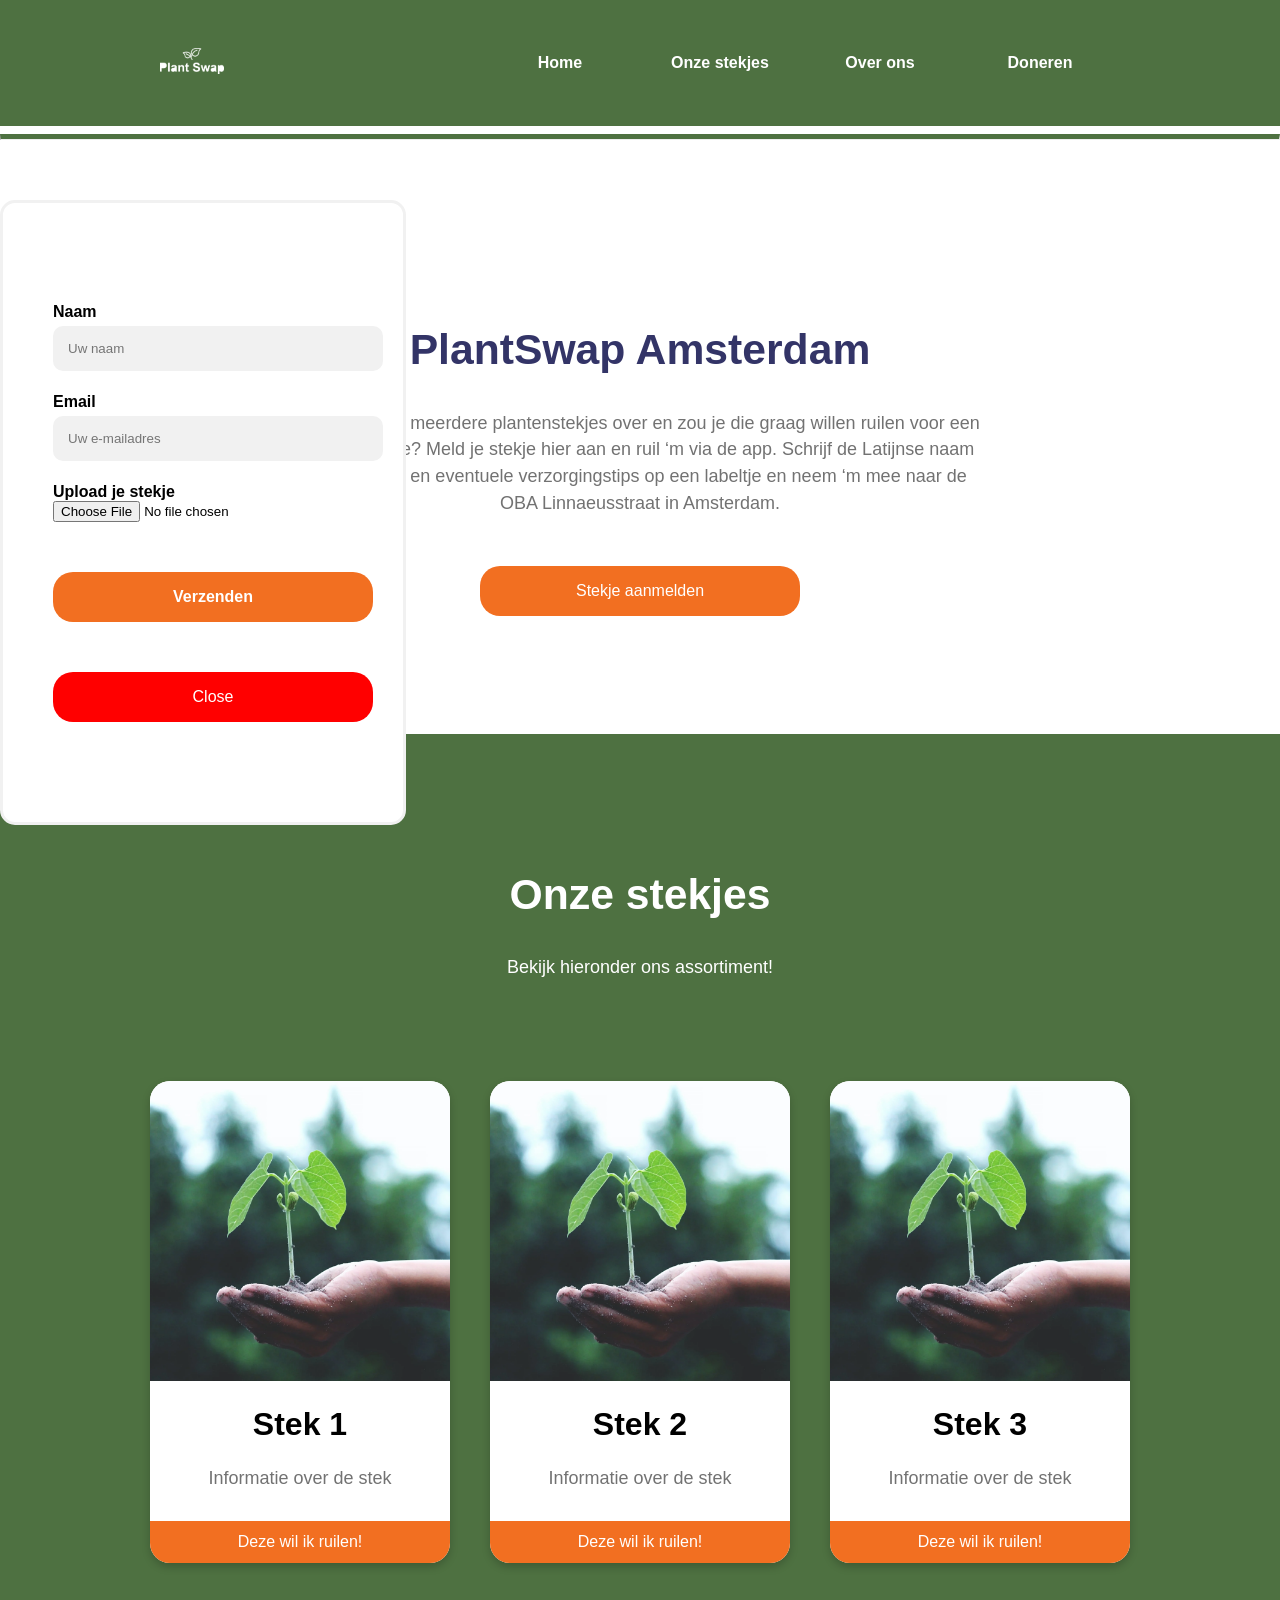
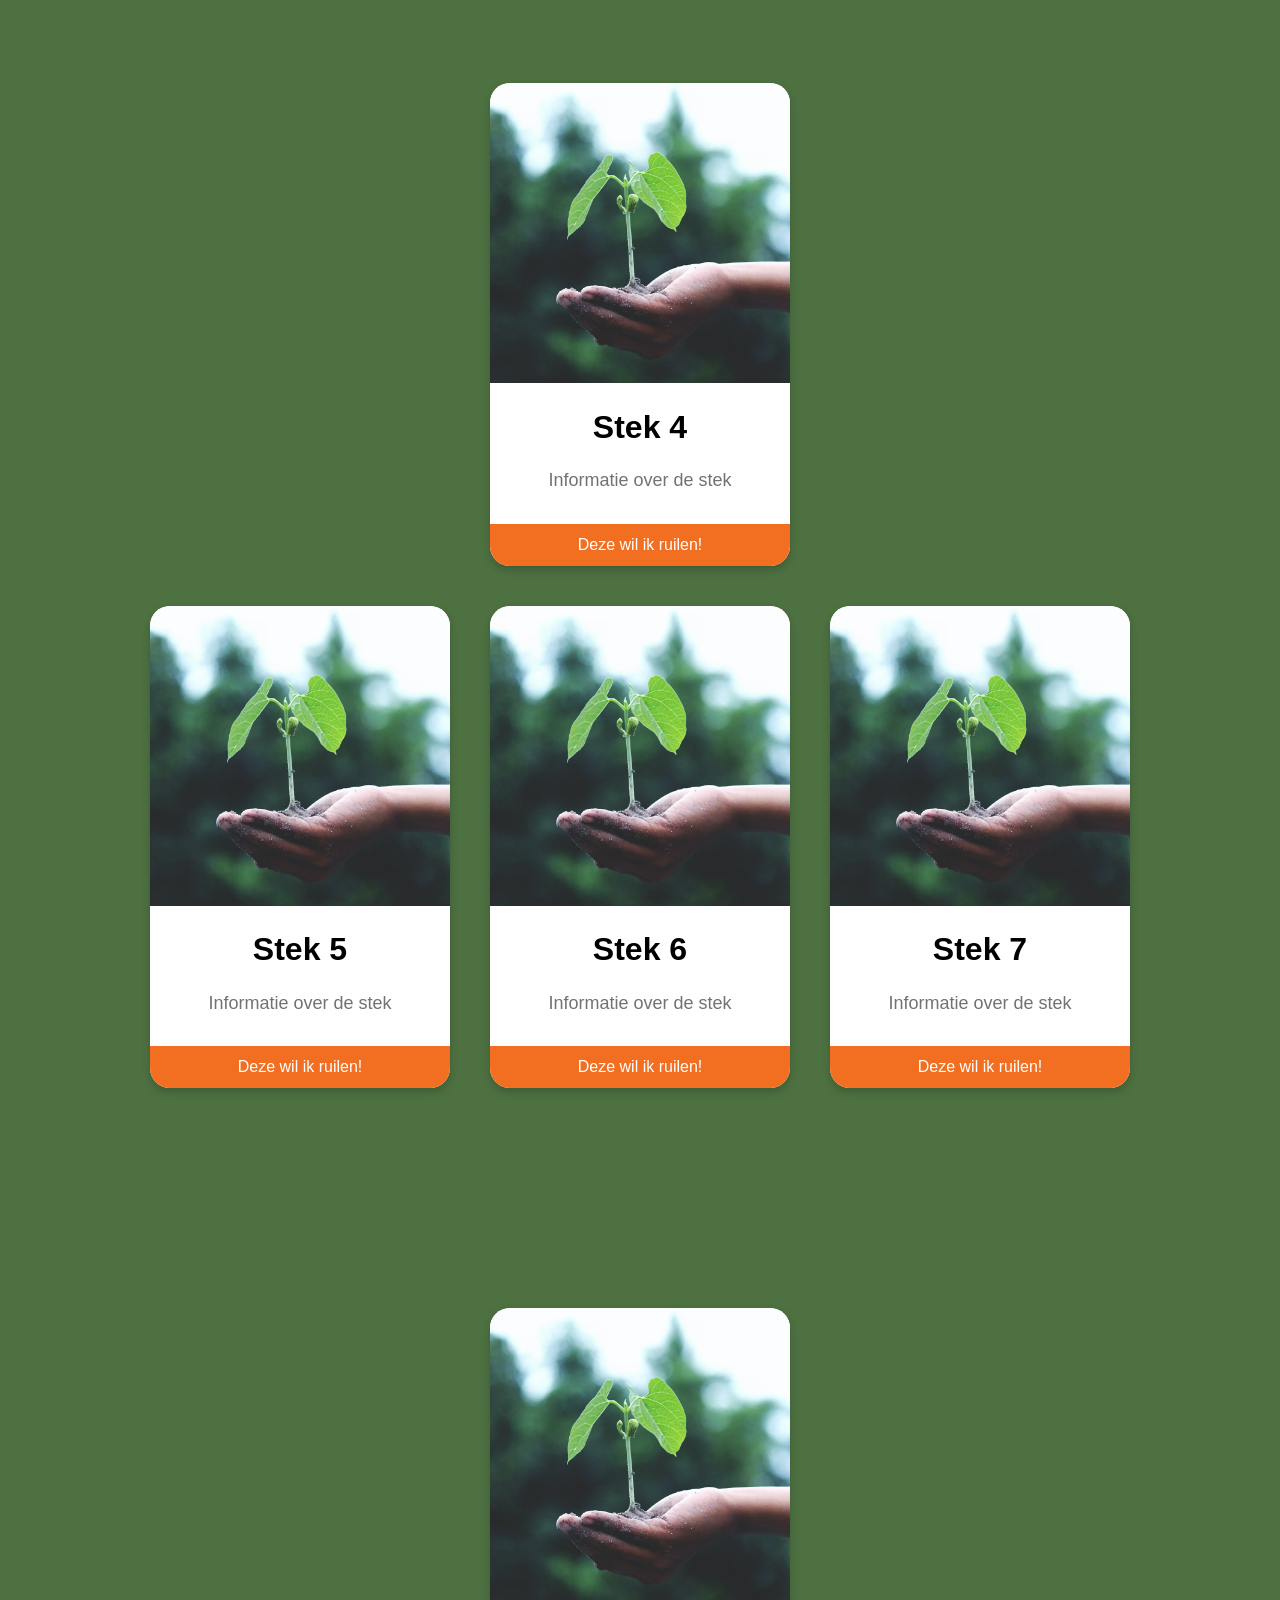
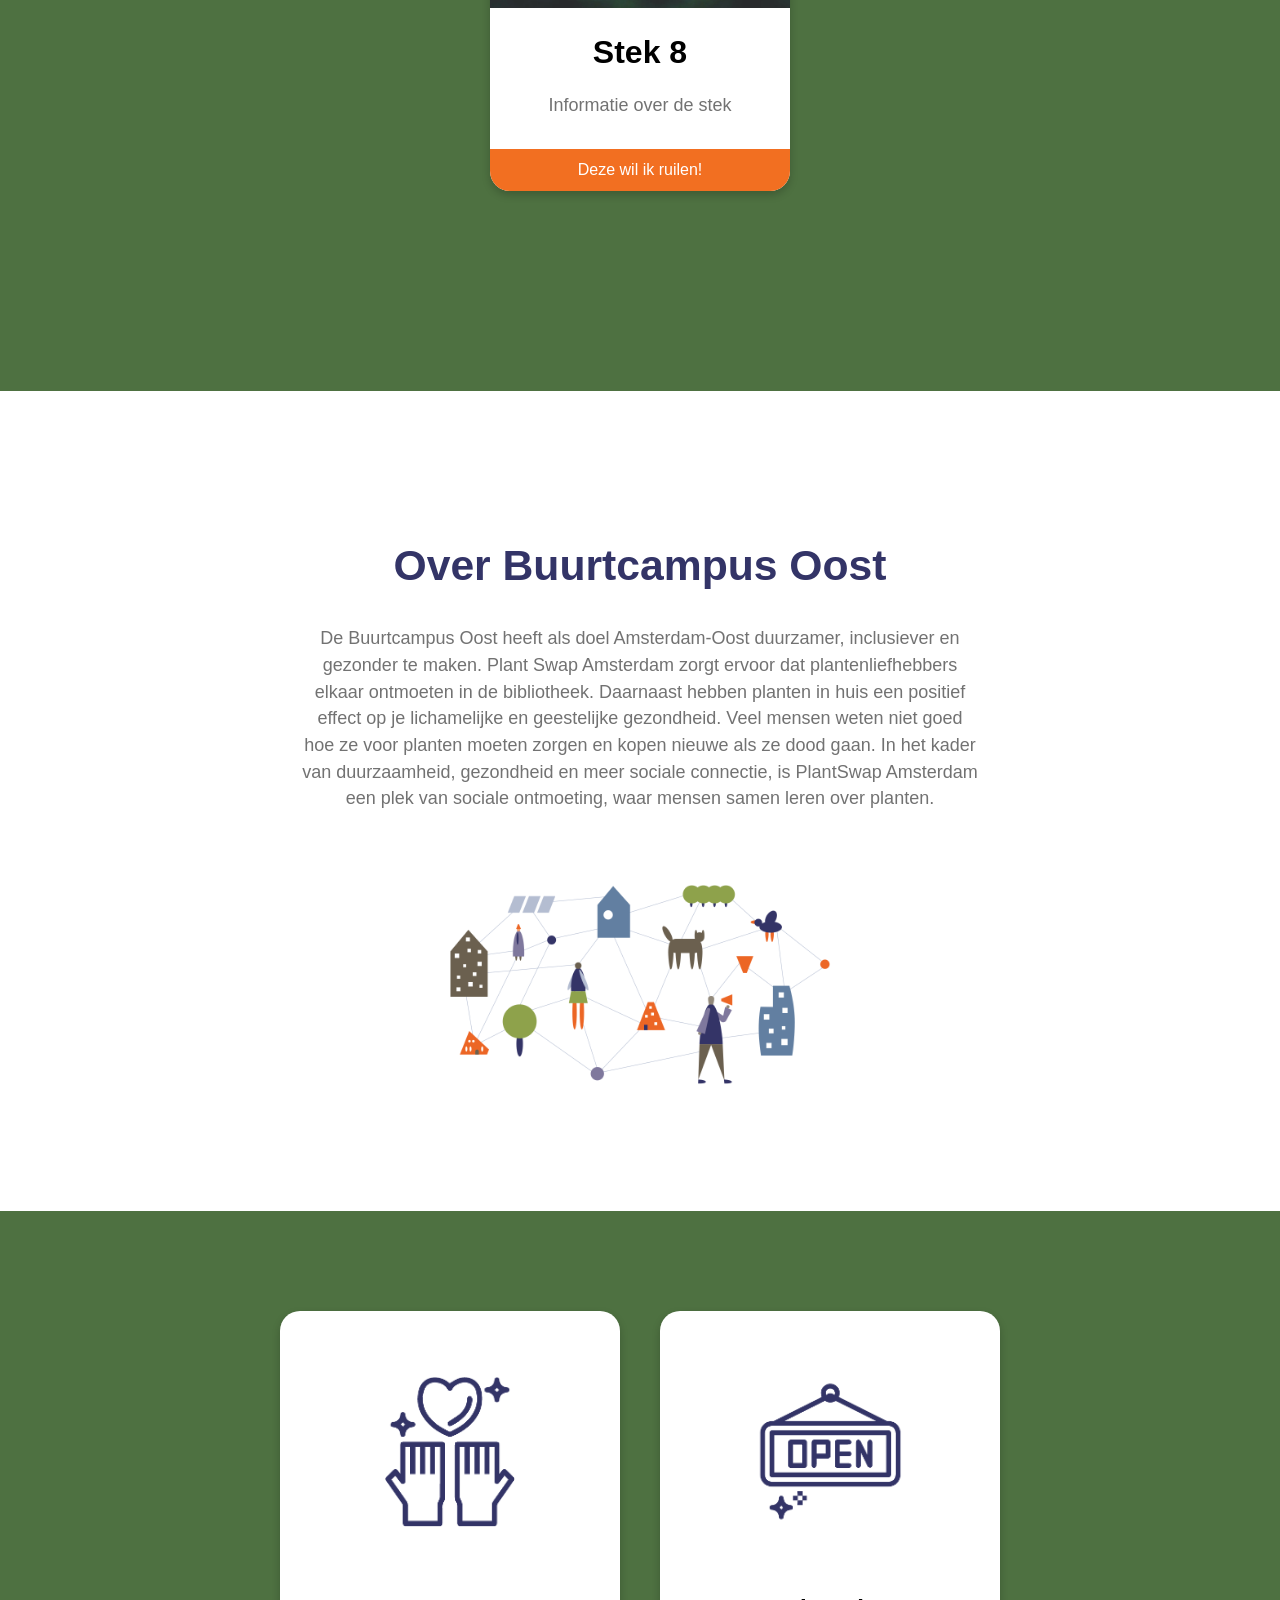
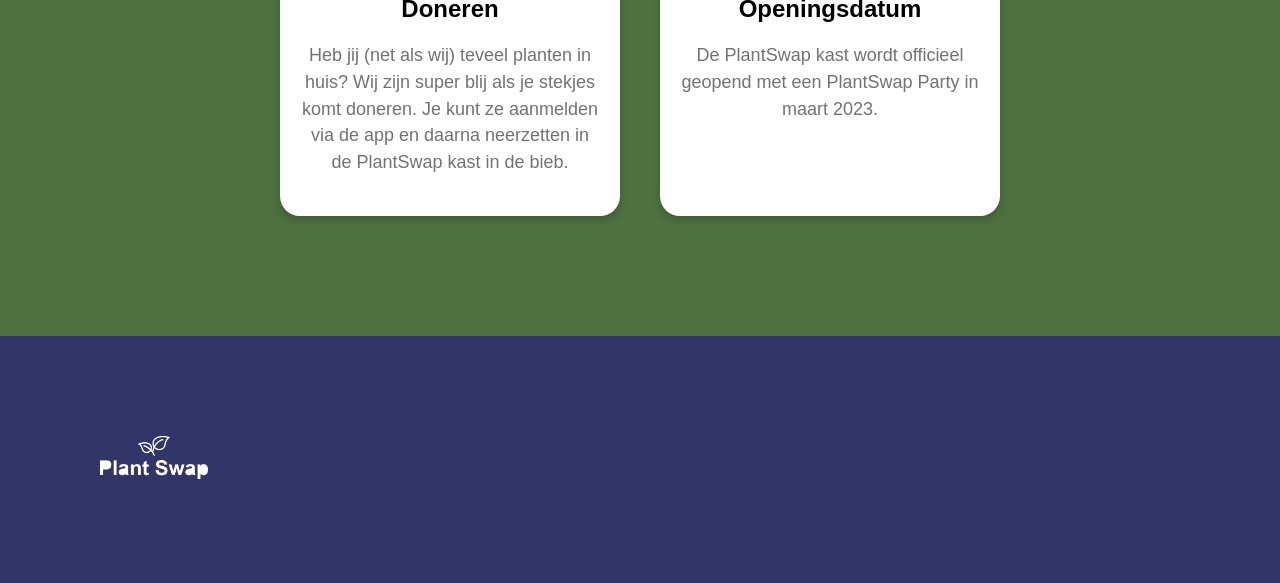
==== index.html @ 1af04ac6 "code clone" ====
<!DOCTYPE html>
<html lang="nl">
<head>
    <meta charset="UTF-8">
    <meta http-equiv="X-UA-Compatible" content="IE=edge">
    <meta name="viewport" content="width=device-width, initial-scale=1.0">
    <title>Document</title>
    <link rel="stylesheet" href="style.css">
    <script src="java.js"></script>
</head>

<body>
    <header>
        <div>
            <img src="assets/plantswap-logo-white.png" alt="Logo PlantSwap" width="20%">
        </div>
        <input id="menu-toggle" type="checkbox" />
    <label class='menu-button-container' for="menu-toggle">
        <div class='menu-button'></div>
    </label>
        <nav>
          <a href="#home">Home</a>
          <a href="#onze-stekjes">Onze stekjes</a>
          <a href="#over-ons">Over ons</a>
          <a href="#doneren">Doneren</a>
        </nav>
    </header>

    <hr class="rounded">
    
    <main>
        <section id= "home" class="het-ruilproces-info">
            <div class="het-ruilproces-info-tekst">
                <h1>PlantSwap Amsterdam</h1>
                <p>Heb jij een of meerdere plantenstekjes over en zou je die graag willen ruilen voor een nieuw plantje? Meld je stekje hier aan en ruil ‘m via de app. Schrijf de Latijnse naam van je plant en eventuele verzorgingstips op een labeltje en neem ‘m mee naar de OBA Linnaeusstraat in Amsterdam.</p>
                <button class="open-button" onclick="openForm()">Stekje aanmelden</button>
            </div>
            
            <div class="form-popup" id="stekje-aanmelden">
                <form action="/action_page.php" class="form-container">

                  <label for="text"><b>Naam</b></label>
                  <input type="text" placeholder="Uw naam" name="name" required>  
        
                  <label for="email"><b>Email</b></label>
                  <input type="text" placeholder="Uw e-mailadres" name="email" required>

                  <label for="email"><b>Upload je stekje</b></label>
                  <input type="file" name="file" required>
              
                  <button type="submit" class="btn">Verzenden</button>
                  <button type="button" class="btn cancel" onclick="closeForm()">Close</button>
                </form>
            </div>

                <img src="assets/plant-parents-holding-potted-plants-background.png" width="100%" alt="Intro Stekjesbieb">
        </section>

        <section id= "onze-stekjes" class="stekjes-container-intro">
            <h1>Onze stekjes</h1>
            <p>Bekijk hieronder ons assortiment!</p>
        </section>

        <div class="stekjes-container1">

            <div class="stek01">
                <img src="assets/voorbeeld-stek.png" style="width:100%" alt="Stek 1">
                <h1>Stek 1</h1>
                <p>Informatie over de stek</p>
                <button onclick= "window.location.href='https://rosahoffer.github.io/the-client-case/reserveren'">Deze wil ik ruilen!</button>
            </div>
            
            <div class="stek02">
                <img src="assets/voorbeeld-stek.png" style="width:100%" alt="Stek 2">
                <h1>Stek 2</h1>
                <p>Informatie over de stek</p>
                <button onclick= "window.location.href='https://rosahoffer.github.io/the-client-case/reserveren'">Deze wil ik ruilen!</button>
            </div>

            <div class="stek03">
                <img src="assets/voorbeeld-stek.png" style="width:100%" alt="Stek 3">
                <h1>Stek 3</h1>
                <p>Informatie over de stek</p>
                <button onclick= "window.location.href='https://rosahoffer.github.io/the-client-case/reserveren'">Deze wil ik ruilen!</button>
            </div>

            <div class="stek04">
                <img src="assets/voorbeeld-stek.png" style="width:100%" alt="Stek 4">
                <h1>Stek 4</h1>
                <p>Informatie over de stek</p>
                <button onclick= "window.location.href='https://rosahoffer.github.io/the-client-case/reserveren'">Deze wil ik ruilen!</button>
            </div>
        </div>

        <div class="stekjes-container2">
            
            <div class="stek05">
                <img src="assets/voorbeeld-stek.png" style="width:100%" alt="Stek 5">
                <h1>Stek 5</h1>
                <p>Informatie over de stek</p>
                <button onclick= "window.location.href='https://rosahoffer.github.io/the-client-case/reserveren'">Deze wil ik ruilen!</button>
              </div>

              <div class="stek06">
                <img src="assets/voorbeeld-stek.png" style="width:100%" alt="Stek 6">
                <h1>Stek 6</h1>
                <p>Informatie over de stek</p>
                <button onclick= "window.location.href='https://rosahoffer.github.io/the-client-case/reserveren'">Deze wil ik ruilen!</button>
              </div>

              <div class="stek07">
                <img src="assets/voorbeeld-stek.png" style="width:100%" alt="Stek 7">
                <h1>Stek 7</h1>
                <p>Informatie over de stek</p>
                <button onclick= "window.location.href='https://rosahoffer.github.io/the-client-case/reserveren'">Deze wil ik ruilen!</button>
              </div>

              <div class="stek08">
                <img src="assets/voorbeeld-stek.png" style="width:100%" alt="Stek 8">
                <h1>Stek 8</h1>
                <p>Informatie over de stek</p>
                <button onclick= "window.location.href='https://rosahoffer.github.io/the-client-case/reserveren'">Deze wil ik ruilen!</button>
              </div>
        </div>  

        <section id="over-ons" class="buurtcampus-info-container">
            <div class="buurtcampus-info-container-tekst">
                <h1>Over Buurtcampus Oost</h1>
                <p>De Buurtcampus Oost heeft als doel Amsterdam-Oost duurzamer, inclusiever en gezonder te maken. Plant Swap Amsterdam zorgt ervoor dat plantenliefhebbers elkaar ontmoeten in de bibliotheek. Daarnaast hebben planten in huis een positief effect op je lichamelijke en geestelijke gezondheid. Veel mensen weten niet goed hoe ze voor planten moeten zorgen en kopen nieuwe als ze dood gaan. In het kader van duurzaamheid, gezondheid en meer sociale connectie, is PlantSwap Amsterdam een plek van sociale ontmoeting, waar mensen samen leren over planten. </p>
            </div>
            <img src="assets/bc_netwerk.png" width=60% alt="Intro Buurtcampus">
        </section>

        <section id="doneren" class="doneren">
            <div class="doneren-info">
                <img src="assets/doneren.png" style="width:80%" alt="Doneren">
                <h2>Doneren </h2>
                <p>Heb jij (net als wij) teveel planten in huis? Wij zijn super blij als je stekjes komt doneren. Je kunt ze aanmelden via de app en daarna neerzetten in de PlantSwap kast in de bieb.</p>
            </div>
            <div class="wanneer-info">
                <img src="assets/open.png" style="width:80%" alt="Openingsdatum">
                <h2>Openingsdatum</h2>
                <p>De PlantSwap kast wordt officieel geopend met een PlantSwap Party in maart 2023.</p>
            </div>
        </section>

    </main>
    <footer>
        <div>
            <img src="assets/plantswap-logo-white.png" alt="Logo Buurtcampus" width="10%">
        </div>
    </footer>
</body>

</html>
---- style.css ----
/* *{
  max-width: 100%;
  margin: 0;
} */

:root {
--primary-color-green: #4E7141;
--secundary-color-orange: #F26F21;
--secundary-color-bleu: #333467;
}


body {
    max-width: 100%;
    margin: 0;
    font-family: Arial, Helvetica, sans-serif;
}

header {
  display: flex;
  flex-direction: row;
  align-items: center;
  justify-content: space-between;
  background-color: var(--primary-color-green);
  padding: 3em 10em 3em 10em;
}

.rounded{
  border-top: 5px solid var(--primary-color-green);
}

h3{
    color: var(--secundary-color-orange);
    font-size: 22pt;
    font-style: italic;
    font-weight: 300;
}


/* Hoe werkt het?  */

.het-ruilproces-info{
    margin-top: 150px;
    display: flex;
    justify-content: center;
    flex-direction: column;
}

.het-ruilproces-info-tekst{
  display: flex;
  justify-content: center;
  flex-direction: column;
  text-align: center;
  align-items: center;
  margin: 0px 300px 100px 300px;
}

.het-ruilproces-info-tekst > h1{
    font-weight: 600;
    font-size: 32pt;
    color: var(--secundary-color-bleu);
}

.het-ruilproces-info > img{
    border-radius: 25px;
}

.open-button{
  margin-top: 50px;
  background-color: var(--secundary-color-orange);
  color: #ffffff;
  border: none;
  border-radius: 20px;
  padding: 1em;
  font-size: 16px;
  width: 20em;
  cursor: pointer;
  align-items: center;
}

.open-button:hover{
  opacity: 0.7;
}

p{
    color: #727272;
    font-size: 18px;
    margin: 0;
    line-height: 20pt;
}

/* FORM STEKJE AANMELDEN */


/* Button used to open the contact form - fixed at the bottom of the page */
.open-button {
  margin-top: 50px;
  background-color: var(--secundary-color-orange);
  color: #ffffff;
  border: none;
  border-radius: 20px;
  padding: 1em;
  font-size: 16px;
  width: 20em;
  cursor: pointer;
  align-items: center;
}

/* The popup form - hidden by default */
.form-popup {
  position: absolute;
  border: 3px solid #f1f1f1;
  background-color: #ffffff;
  border-radius: 15px;
}

/* Add styles to the form container */
.form-container {
  max-width: 300px;
  padding: 50px;
}

/* Full-width input fields */
.form-container input[type=text], .form-container input[type=password] {
  width: 100%;
  padding: 15px;
  border-radius: 10px;
  margin: 5px 0 22px 0;
  border: none;
  background: #f1f1f1;
}

/* When the inputs get focus, do something */
.form-container input[type=text]:focus, .form-container input[type=password]:focus {
  background-color: #ddd;
  outline: none;
}

/* Set a style for the submit/login button */
.form-container .btn {
  margin-top: 50px;
  background-color: var(--secundary-color-orange);
  color: #ffffff;
  border: none;
  border-radius: 20px;
  padding: 1em;
  font-size: 16px;
  width: 20em;
  cursor: pointer;
  align-items: center;
}

/* Add a red background color to the cancel button */
.form-container .cancel {
  background-color: red;
}

/* Add some hover effects to buttons */
.form-container .btn:hover, .open-button:hover {
  opacity: 1;
}



/* DONEREN CONTAINER */

.doneren{
  display: flex;
  flex-direction: row;
  flex-wrap: wrap;
  justify-content: center;
  background-color: var(--primary-color-green);
  width: 100%;
  padding-bottom: 100px;
}

.doneren > div{
  box-shadow: 0 4px 8px 0 rgba(0, 0, 0, 0.2);
  max-width: 300px;
  margin: 20px;
  text-align: center;
  background-color: white;
  border-radius: 20px;
  margin-top: 100px;
  padding: 20px 20px 40px 20px;
}

/* STEKJES OPMAAK */

.stekjes-container-intro{
    padding-top: 100px;
    text-align: center;
    background-color: var(--primary-color-green);
    color: white;
}

.stekjes-container-intro > h1{
    color: white;
    font-weight: 600;
    font-size: 32pt;
}

.stekjes-container-intro > p{
    color: white;
}

.stekjes-container1{
        display: flex;
        flex-direction: row;
        flex-wrap: wrap;
        justify-content: center;
        background-color: var(--primary-color-green);
        width: 100%;
}

.stekjes-container1 > div{
        box-shadow: 0 4px 8px 0 rgba(0, 0, 0, 0.2);
        max-width: 300px;
        margin: 20px;
        text-align: center;
        background-color: white;
        border-radius: 20px;
        margin-top: 100px;
      }
    
.stekjes-container1 > div > img {
        border-top-left-radius: 20px;
        border-top-right-radius: 20px;
      }
      
.stekjes-container1 > div button {
        border: none;
        margin-top: 30px;
        outline: 0;
        padding: 12px;
        color: white;
        background-color: var(--secundary-color-orange);
        text-align: center;
        cursor: pointer;
        width: 100%;
        font-size: 16px;
        margin-bottom: 0px;
        border-bottom-left-radius: 20px;
        border-bottom-right-radius: 20px;
      }

.stekjes-container1 >  a{
        text-decoration: none;
        color: white;
}
      
.stekjes-container1 > div button:hover {
        opacity: 0.7;
      }

.stekjes-container2{
        display: flex;
        flex-direction: row;
        flex-wrap: wrap;
        justify-content: center;
        background-color: var(--primary-color-green);
        width: 100%;
    }

.stekjes-container2 > div{
        box-shadow: 0 4px 8px 0 rgba(0, 0, 0, 0.2);
        max-width: 300px;
        margin: 20px;
        text-align: center;
        background-color: white;
        border-radius: 20px;
        margin-bottom: 200px;
      }
    
.stekjes-container2 > div > img {
        border-top-left-radius: 20px;
        border-top-right-radius: 20px;
      }
      
.stekjes-container2 > div button {
        border: none;
        margin-top: 30px;
        outline: 0;
        padding: 12px;
        color: white;
        background-color: var(--secundary-color-orange);
        text-align: center;
        cursor: pointer;
        width: 100%;
        font-size: 16px;
        margin-bottom: 0px;
        border-bottom-left-radius: 20px;
        border-bottom-right-radius: 20px;
      }
      
.stekjes-container2 > div button:hover {
        opacity: 0.7;
      }


/* OVER BUURTCAMPUS */

.buurtcampus-info-container {
  display: block;
  justify-content: center;
  margin: 150px 300px 150px 300px;
  text-align: center;
  align-items: center;
}

.buurtcampus-info-container-tekst{
  margin-bottom: 100px;
}

.buurtcampus-info-container-tekst > h1{
font-weight: 600;
font-size: 32pt;
color: var(--secundary-color-bleu);
}

.buurtcampus-info-container > img{
margin-top: -50px;
margin-bottom: -50px;
}

/* FOOTER */

footer{
    background-color: var(--secundary-color-bleu);
    padding: 100px;
}

/* RESPOSIVE MENU */
  
  nav {
    display: flex;
    flex-direction: row;
    list-style-type: none;
    margin: 0;
    padding: 0;
  }
  
  nav > a{
    margin: 0 1rem;
    overflow: hidden;
    color: white;
    font-weight: 600;
    text-decoration: none;
    width: 8em;
    text-align: center;
  }

  nav > a:hover{
    color: var(--secundary-color-orange);
  }
  
  .menu-button-container {
    display: none;
    height: 100%;
    width: 30px;
    cursor: pointer;
    flex-direction: column;
    justify-content: center;
    align-items: center;
  }
  
  #menu-toggle {
    display: none;
  }
  
  .menu-button,
  .menu-button::before,
  .menu-button::after {
    display: block;
    background-color: white;
    position: absolute;
    height: 4px;
    width: 30px;
    transition: transform 400ms cubic-bezier(0.23, 1, 0.32, 1);
    border-radius: 2px;
  }
  
  .menu-button::before {
    content: '';
    margin-top: -8px;
  }
  
  .menu-button::after {
    content: '';
    margin-top: 8px;
  }
  
  #menu-toggle:checked + .menu-button-container .menu-button::before {
    margin-top: 0px;
    transform: rotate(405deg);
  }
  
  #menu-toggle:checked + .menu-button-container .menu-button {
    background: rgba(117, 110, 110, 0);
  }
  
  #menu-toggle:checked + .menu-button-container .menu-button::after {
    margin-top: 0px;
    transform: rotate(-405deg);
  }
  
  @media (max-width: 1200px) {
    .menu-button-container {
      display: flex;
    }
    nav {
      position: absolute;
      top: 0;
      margin-top: 120px;
      left: 0;
      flex-direction: column;
      width: 100%;
      justify-content: center;
      align-items: center;
    }
    #menu-toggle ~ nav a {
      height: 0;
      margin: 0;
      padding: 0;
      border: 0;
      transition: height 400ms cubic-bezier(0.23, 1, 0.32, 1);
    }
    #menu-toggle:checked ~ nav a {
      height: 2.5em;
      padding: 0.5em;
      padding-top: 2em;
      transition: height 400ms cubic-bezier(0.23, 1, 0.32, 1);
    }
    nav > a {
      display: flex;
      justify-content: center;
      margin: 0;
      padding: 0.5em 0;
      width: 100%;
      color: #ffffff;
      background-color: #6c8b5f;
    }
    nav > a:not(:last-child) {
      border-bottom: 1px solid var(--secundary-color-bleu);
    }

    nav > a:hover{
      color: #ffffff;
      background-color: #88a57b;
    }

    .de-stekjesbieb{
     display: block;
     justify-content: center;

    }

    .het-ruilproces-info{
      display: flex;
      flex-direction: column;
      margin: 0;
      max-width: 100%;
      text-align: center;
      align-items: center;
      padding: 100px 0px 0px 0px;
    }

    .het-ruilproces-info-tekst > h1{
      margin: 0;
      padding-bottom: 30px;
    }

    .het-ruilproces-info-tekst > p{
      margin: 0;
      padding-bottom: 50px;
    }

    .stekjes-container1{
      padding-top: 100px;
    }

    .stekjes-container1 > div{
      margin-top: 20px;
    }

    .stekjes-container2 > div{
    margin-bottom: 20px;
  }

  .stekjes-container2{
    padding-bottom: 100px;
  }

  .buurtcampus-info-container{
    margin: 0;
    max-width: 100%;
    text-align: center;
    align-items: center;
    padding: 100px 50px 150px 50px;
  }

  .buurtcampus-info-container-tekst{
    margin-bottom: 100px;
  }
}

/* RESERVEREN */

.bedankt-tekst{
  padding-top: 70px;
  text-align: center;
  font-weight: 600;
  font-size: 26px;
}

.bedankt-tekst-2{
  font-weight: 100;
  padding-bottom: 100px;
}

.intro-tekst{
  padding-top: 70px;
  text-align: center;
  font-size: 26px;
}

form { max-width:500px; margin:50px auto; 
  padding-bottom: 50px;
}

.feedback-input {
  color:#727272;
  font-weight:500;
  font-size: 18px;
  border-radius: 5px;
  line-height: 22px;
  background-color: transparent;
  border:2px solid var(--secundary-color-bleu);
  transition: all 0.3s;
  padding: 13px;
  margin-bottom: 15px;
  width:100%;
  box-sizing: border-box;
  outline:0;
}

.feedback-input:focus { border:2px solid var(--secundary-color-bleu); }

textarea {
  height: 150px;
  line-height: 150%;
  resize:vertical;
}

[type="submit"] {
  width: 100%;
  background: var(--secundary-color-bleu);
  border-radius:5px;
  border:0;
  cursor:pointer;
  color:white;
  font-size:24px;
  padding-top:10px;
  padding-bottom:10px;
  transition: all 0.3s;
  margin-top:-4px;
  font-weight:700;
}
[type="submit"]:hover { background: var(--secundary-color-bleu); }
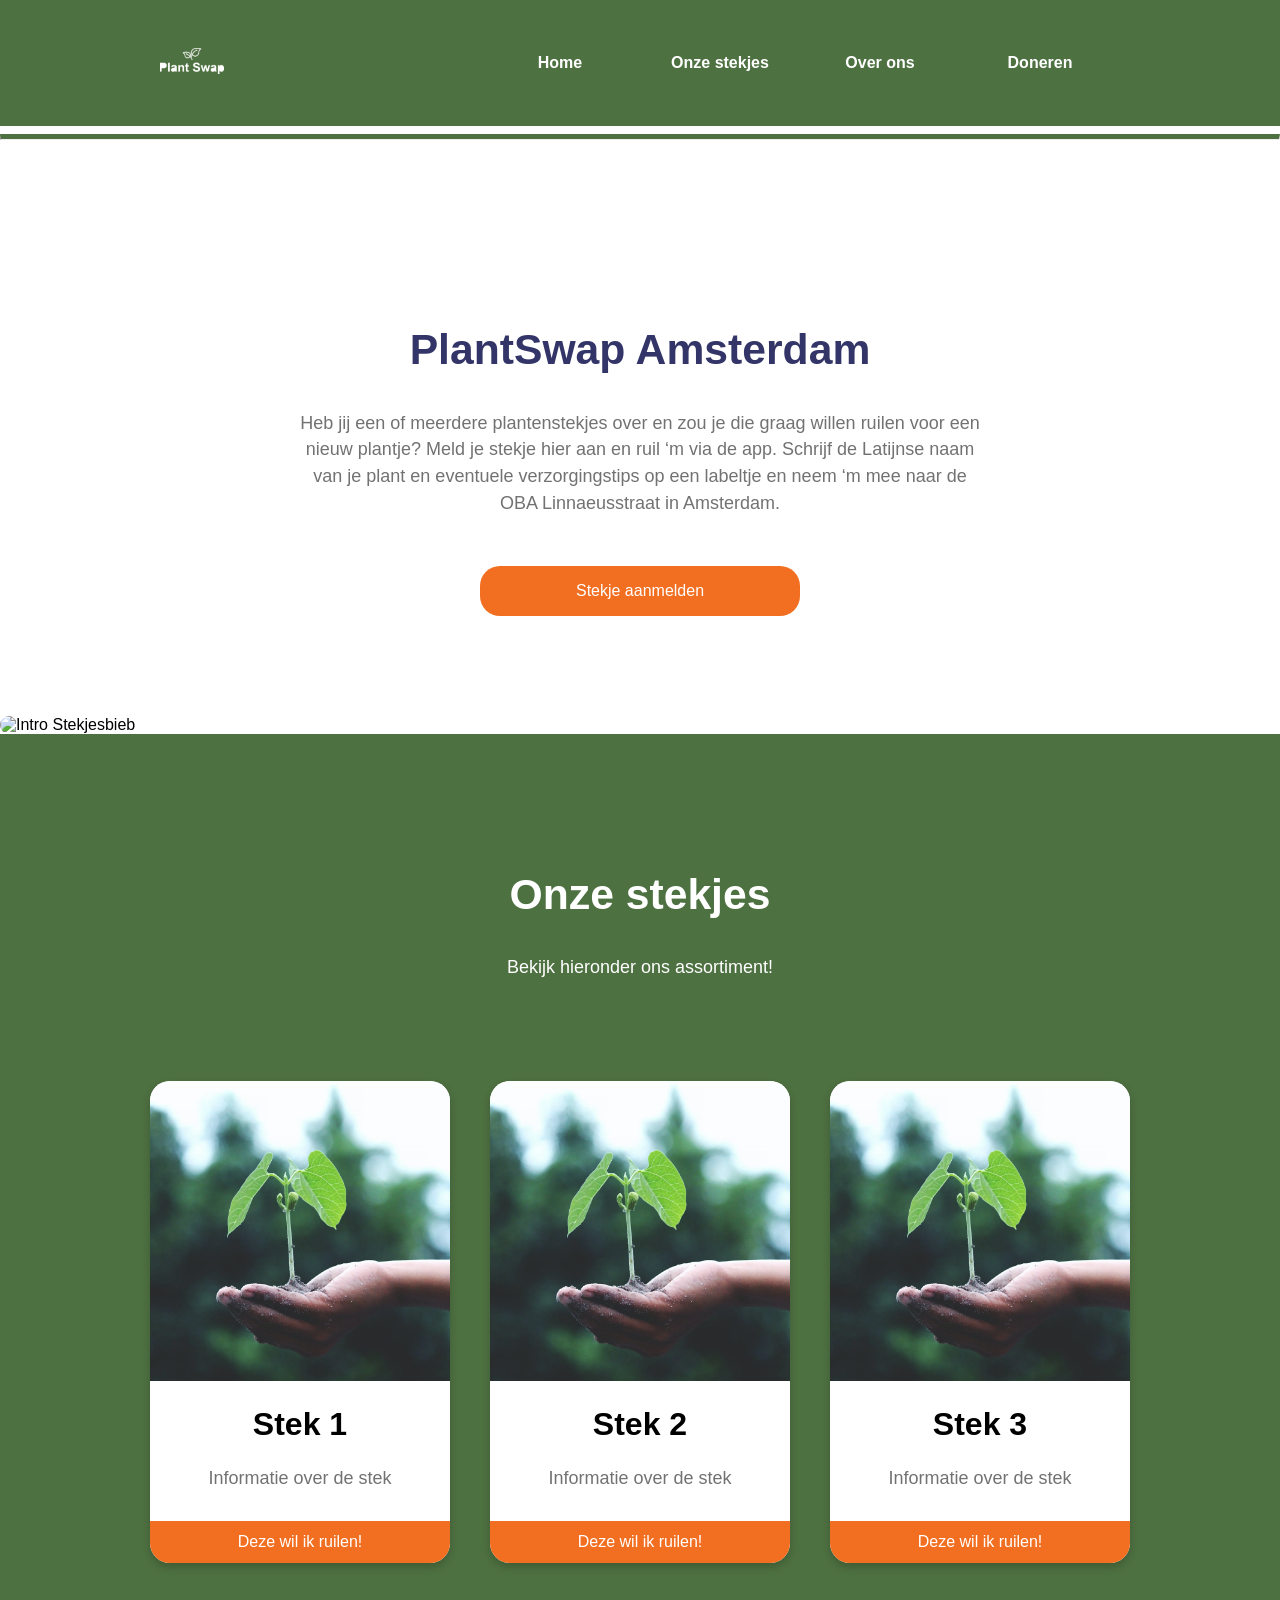
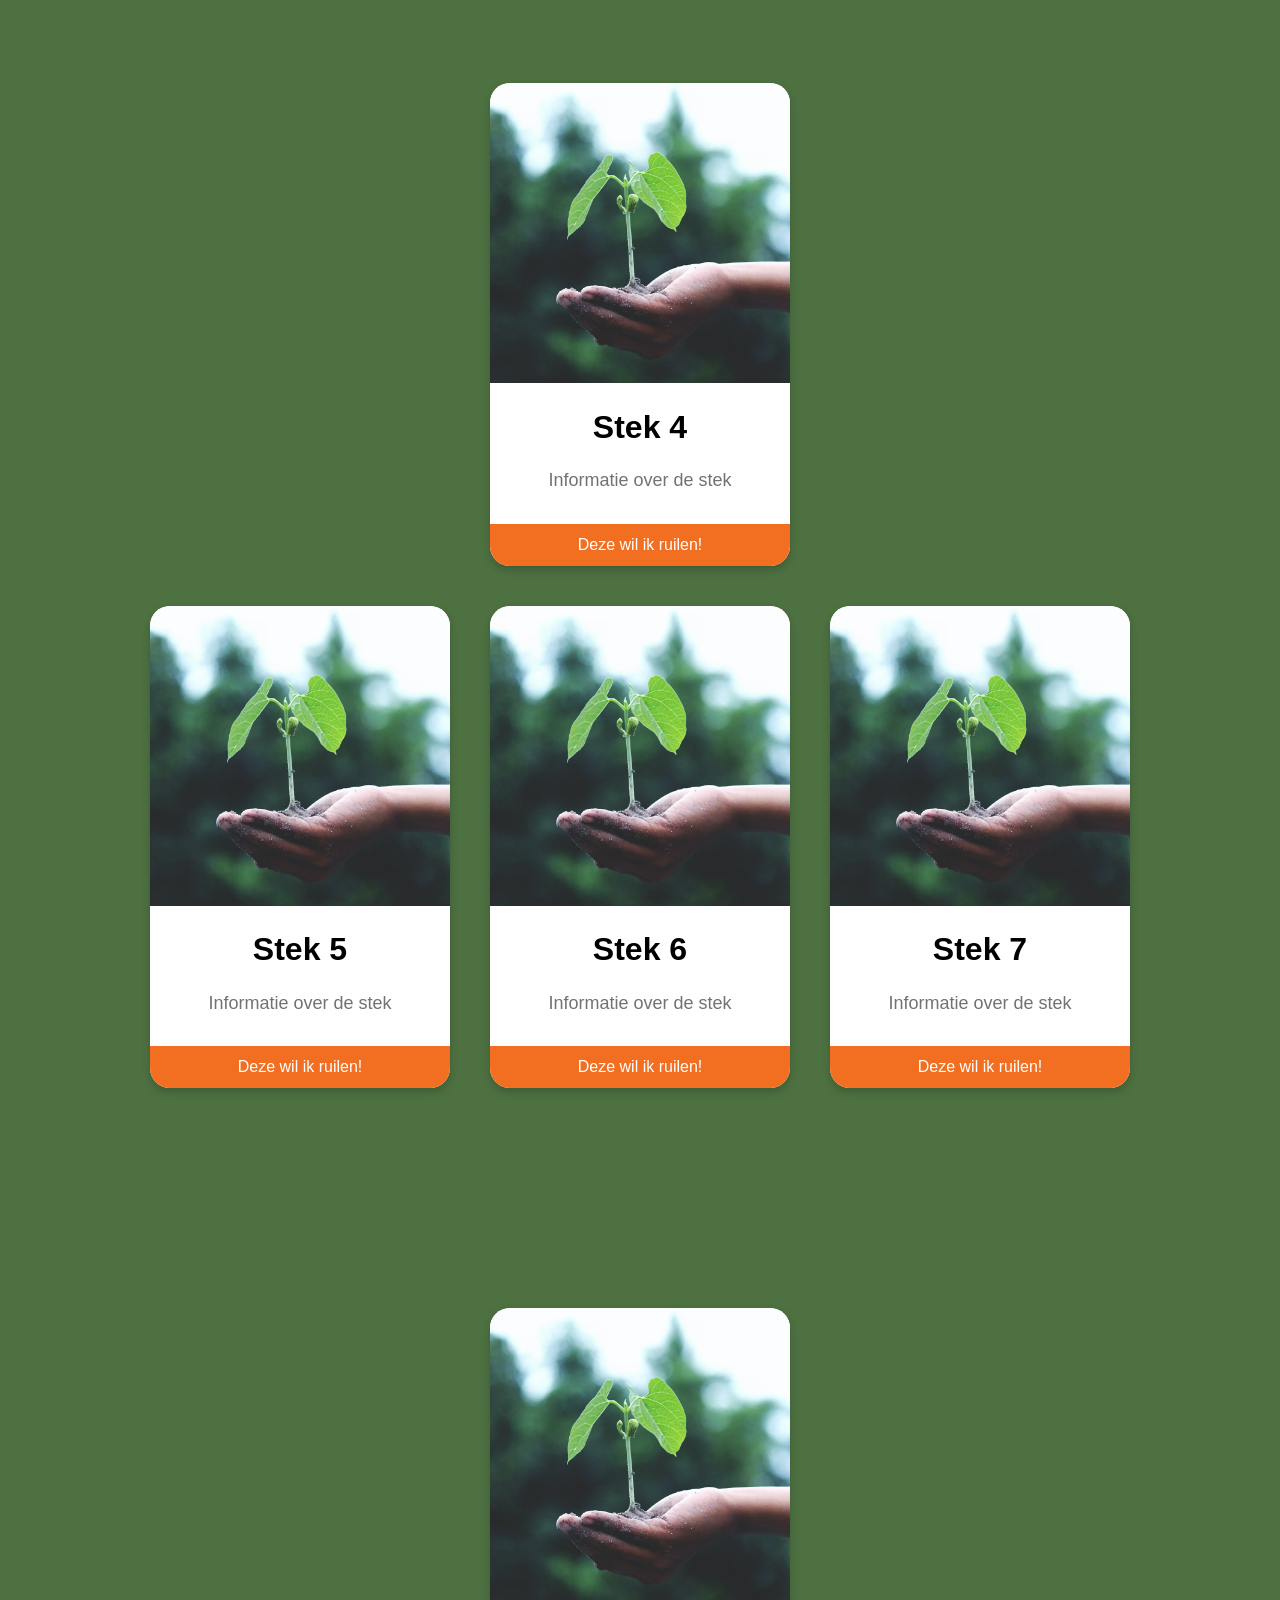
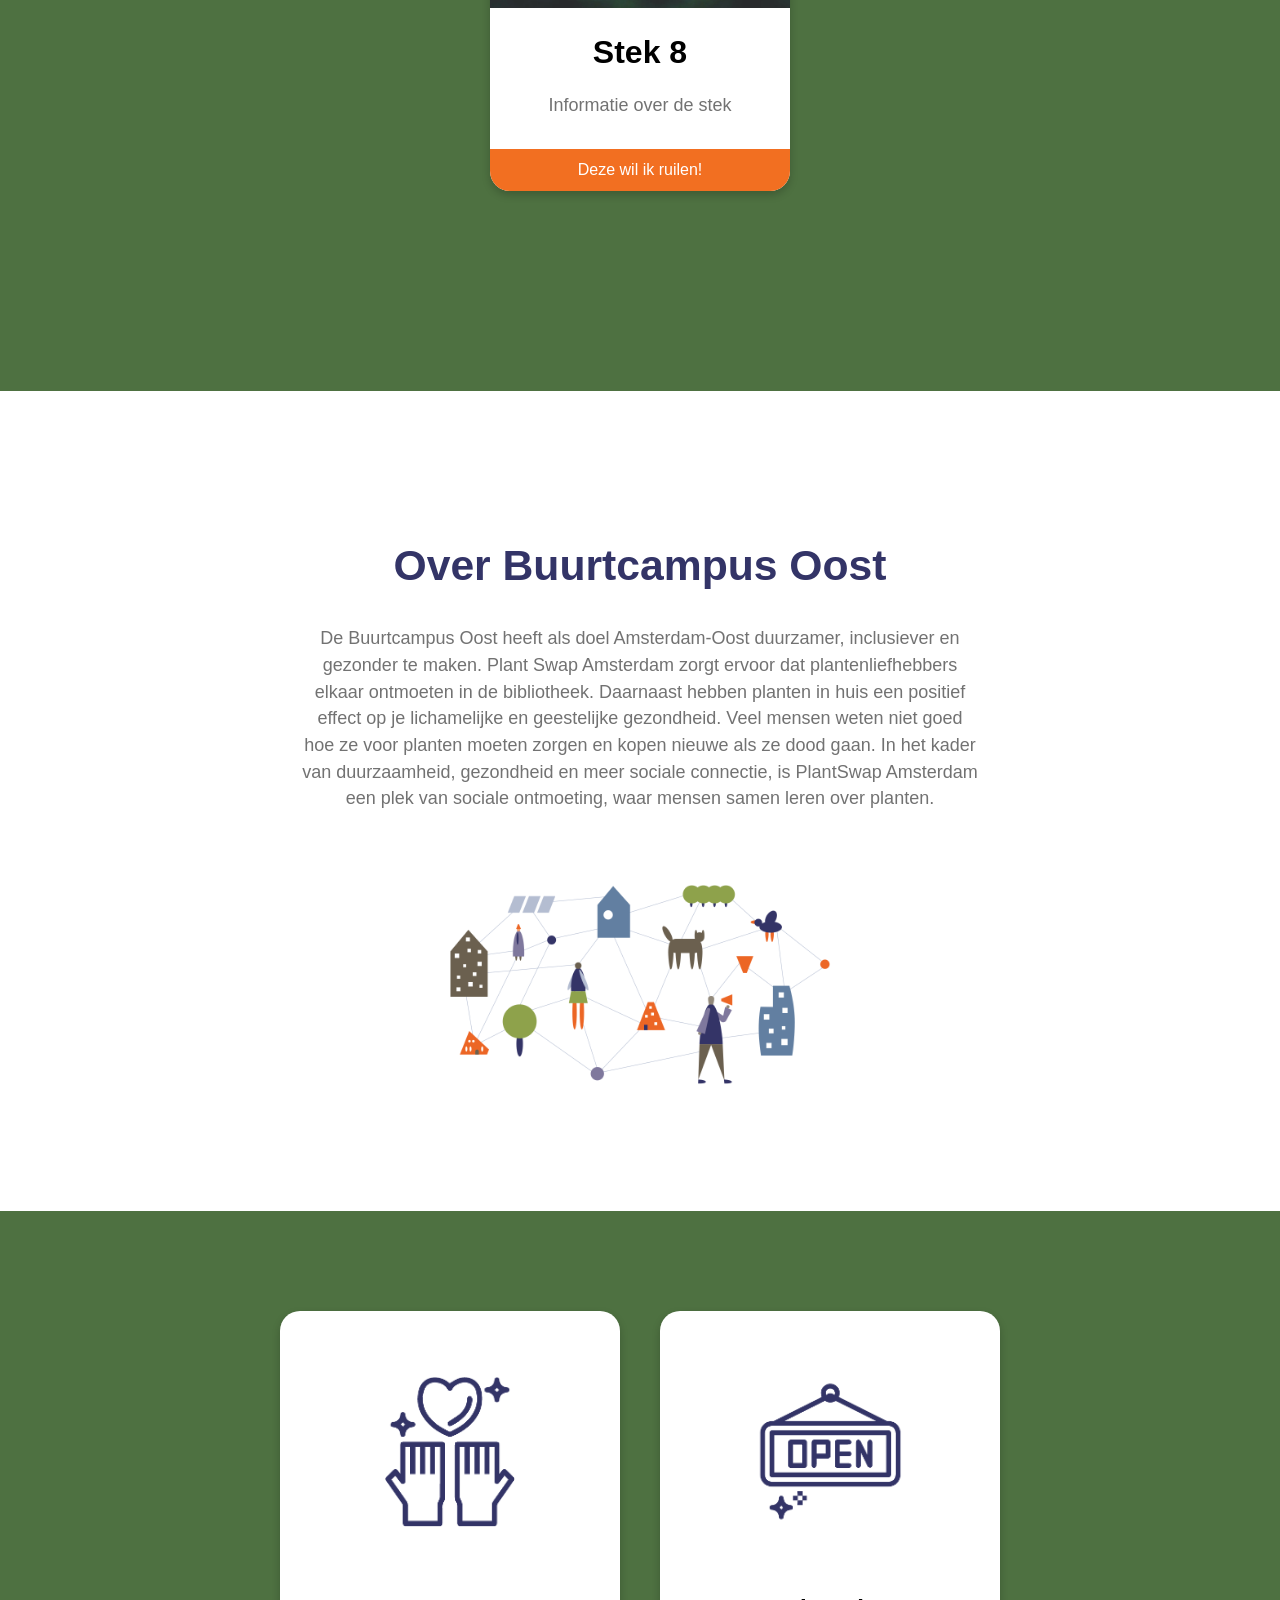
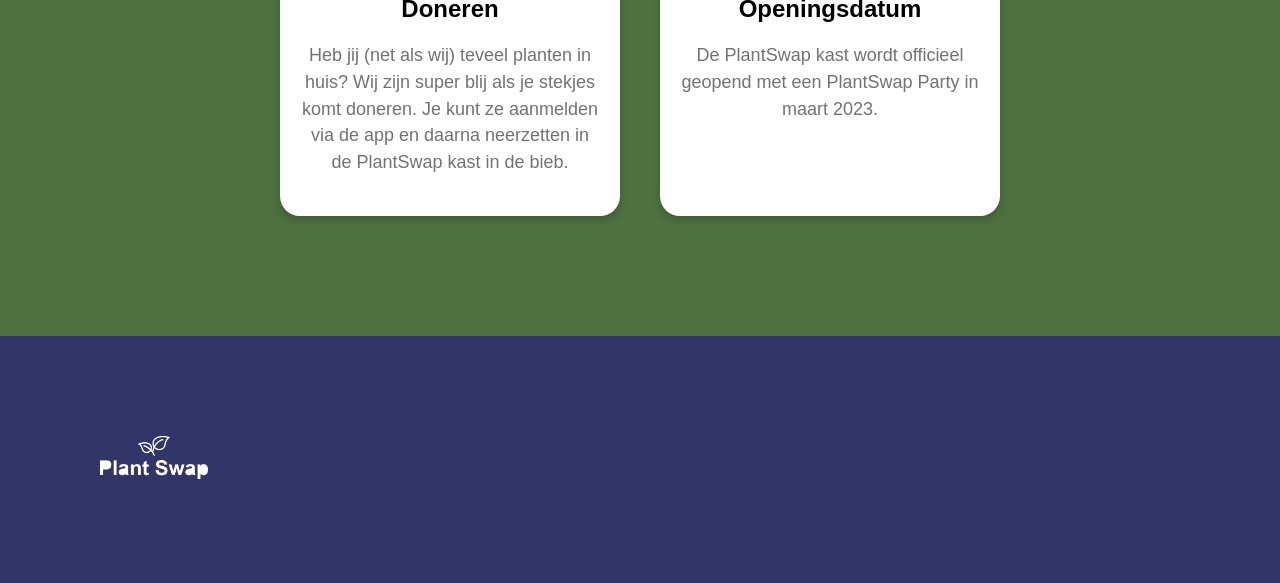
==== commit 1206ace3: "formulier aangepast" ====
--- a/index.html
+++ b/index.html
@@ -6,7 +6,7 @@
     <meta name="viewport" content="width=device-width, initial-scale=1.0">
     <title>Document</title>
     <link rel="stylesheet" href="style.css">
-    <script src="java.js"></script>
+    <script src="java.js" defer></script>
 </head>
 
 <body>
@@ -33,25 +33,28 @@
             <div class="het-ruilproces-info-tekst">
                 <h1>PlantSwap Amsterdam</h1>
                 <p>Heb jij een of meerdere plantenstekjes over en zou je die graag willen ruilen voor een nieuw plantje? Meld je stekje hier aan en ruil ‘m via de app. Schrijf de Latijnse naam van je plant en eventuele verzorgingstips op een labeltje en neem ‘m mee naar de OBA Linnaeusstraat in Amsterdam.</p>
-                <button class="open-button" onclick="openForm()">Stekje aanmelden</button>
+                <button id="open-button-sign-in">Stekje aanmelden</button>
             </div>
+
+            <dialog id="form-pop-up">
+                <form class="form-sign-up" method="dialog">
+                    <h3>Stekje Aanmelden</h3>
+                    <label for="text">Naam</label>
+                    <input type="text" placeholder="Uw naam" name="name" required>  
             
-            <div class="form-popup" id="stekje-aanmelden">
-                <form action="/action_page.php" class="form-container">
+                    <label for="email">Email</label>
+                    <input type="text" placeholder="Uw e-mailadres" name="email" required>
 
-                  <label for="text"><b>Naam</b></label>
-                  <input type="text" placeholder="Uw naam" name="name" required>  
-        
-                  <label for="email"><b>Email</b></label>
-                  <input type="text" placeholder="Uw e-mailadres" name="email" required>
+                    <label>Upload je stekje</label>
+                    <input type="file" name="file" required>
 
-                  <label for="email"><b>Upload je stekje</b></label>
-                  <input type="file" name="file" required>
-              
-                  <button type="submit" class="btn">Verzenden</button>
-                  <button type="button" class="btn cancel" onclick="closeForm()">Close</button>
+                        <div>
+                            <button id="send-button" type= "submit" value="default">Verzenden</button>
+                        </div>
                 </form>
-            </div>
+                    <button id="cancel-button">Sluiten</button>
+            </dialog>
+             
 
                 <img src="assets/plant-parents-holding-potted-plants-background.png" width="100%" alt="Intro Stekjesbieb">
         </section>
--- a/style.css
+++ b/style.css
@@ -91,8 +91,95 @@
 
 /* FORM STEKJE AANMELDEN */
 
-
-/* Button used to open the contact form - fixed at the bottom of the page */
+#open-button-sign-in{
+  margin-top: 50px;
+  background-color: var(--secundary-color-orange);
+  color: #ffffff;
+  border: none;
+  border-radius: 20px;
+  padding: 1em;
+  font-size: 16px;
+  width: 20em;
+  cursor: pointer;
+  align-items: center;
+}
+
+#form-pop-up {
+  min-width: 500px;
+  padding: 5em;
+  border: 5px solid #f1f1f1;
+  background-color: #ffffff;
+  border-radius: 20px;
+}
+
+.form-sign-up{
+  margin-top: -0.5em;
+  display: flex;
+  flex-direction: column;
+  flex-wrap: wrap;
+  justify-content: center;
+  color: #727272;
+}
+
+.form-sign-up [type=text]{
+  padding: 15px;
+  border-radius: 5px;
+  margin: 5px 0 22px 0;
+  border: none;
+  background: #f1f1f1;
+}
+
+.form-sign-up > label{
+  font-size: 14px;
+  text-align: left;
+  padding-bottom: 0.4em;
+}
+
+.form-sign-up > h3{
+  font-size: 24px;
+  text-align: center;
+  font-weight: 800;
+  font-style: normal;
+  color: var(--secundary-color-bleu);
+}
+
+#send-button{
+  margin-top: 50px;
+  background-color: var(--secundary-color-orange);
+  color: #ffffff;
+  border: none;
+  border-radius: 25px;
+  padding: 1em;
+  font-size: 16px;
+  width: 10em;
+  cursor: pointer;
+  font-style: normal;
+  font-weight: 400;
+}
+
+#cancel-button{
+  color: #333467;
+  border: none; 
+  background-color: white;
+  text-decoration: underline;
+  font-size: 16px;
+  cursor: pointer;
+  text-align: center;
+  align-items: center;
+  font-style: normal;
+  font-weight: 400;
+}
+
+#cancel-button:hover{
+  color: red;
+}
+
+#send-button:hover{
+  background-color: var(--primary-color-green)
+}
+
+
+/* Button used to open the contact form - fixed at the bottom of the page
 .open-button {
   margin-top: 50px;
   background-color: var(--secundary-color-orange);
@@ -107,39 +194,39 @@
 }
 
 /* The popup form - hidden by default */
-.form-popup {
+/* .form-popup {
   position: absolute;
   border: 3px solid #f1f1f1;
   background-color: #ffffff;
   border-radius: 15px;
-}
+} */
 
 /* Add styles to the form container */
-.form-container {
-  max-width: 300px;
+/* .form-container {
+  max-width: 400px;
   padding: 50px;
-}
+} */
 
 /* Full-width input fields */
-.form-container input[type=text], .form-container input[type=password] {
+/* .form-sign-up input[type=text], .form-sign-up input[type=password]{
   width: 100%;
   padding: 15px;
   border-radius: 10px;
   margin: 5px 0 22px 0;
   border: none;
   background: #f1f1f1;
-}
+} */
 
 /* When the inputs get focus, do something */
-.form-container input[type=text]:focus, .form-container input[type=password]:focus {
+/* .form-container input[type=text]:focus, .form-container input[type=password]:focus {
   background-color: #ddd;
   outline: none;
-}
+} */
 
 /* Set a style for the submit/login button */
-.form-container .btn {
+/* .form-container .btn {
   margin-top: 50px;
-  background-color: var(--secundary-color-orange);
+  background-color: var(--primary-color-green);
   color: #ffffff;
   border: none;
   border-radius: 20px;
@@ -148,17 +235,28 @@
   width: 20em;
   cursor: pointer;
   align-items: center;
-}
+  font-style: normal;
+  font-weight: 400;
+} */
 
 /* Add a red background color to the cancel button */
-.form-container .cancel {
-  background-color: red;
-}
-
-/* Add some hover effects to buttons */
-.form-container .btn:hover, .open-button:hover {
-  opacity: 1;
-}
+/* .form-container .cancel {
+  background-color: var(--secundary-color-orange);
+}
+
+.form-container :hover.cancel {
+  background-color: var(--secundary-color-bleu);
+} */
+
+
+
+
+
+/* FORM POP UP 2 TEST */
+
+
+
+
 
 
 
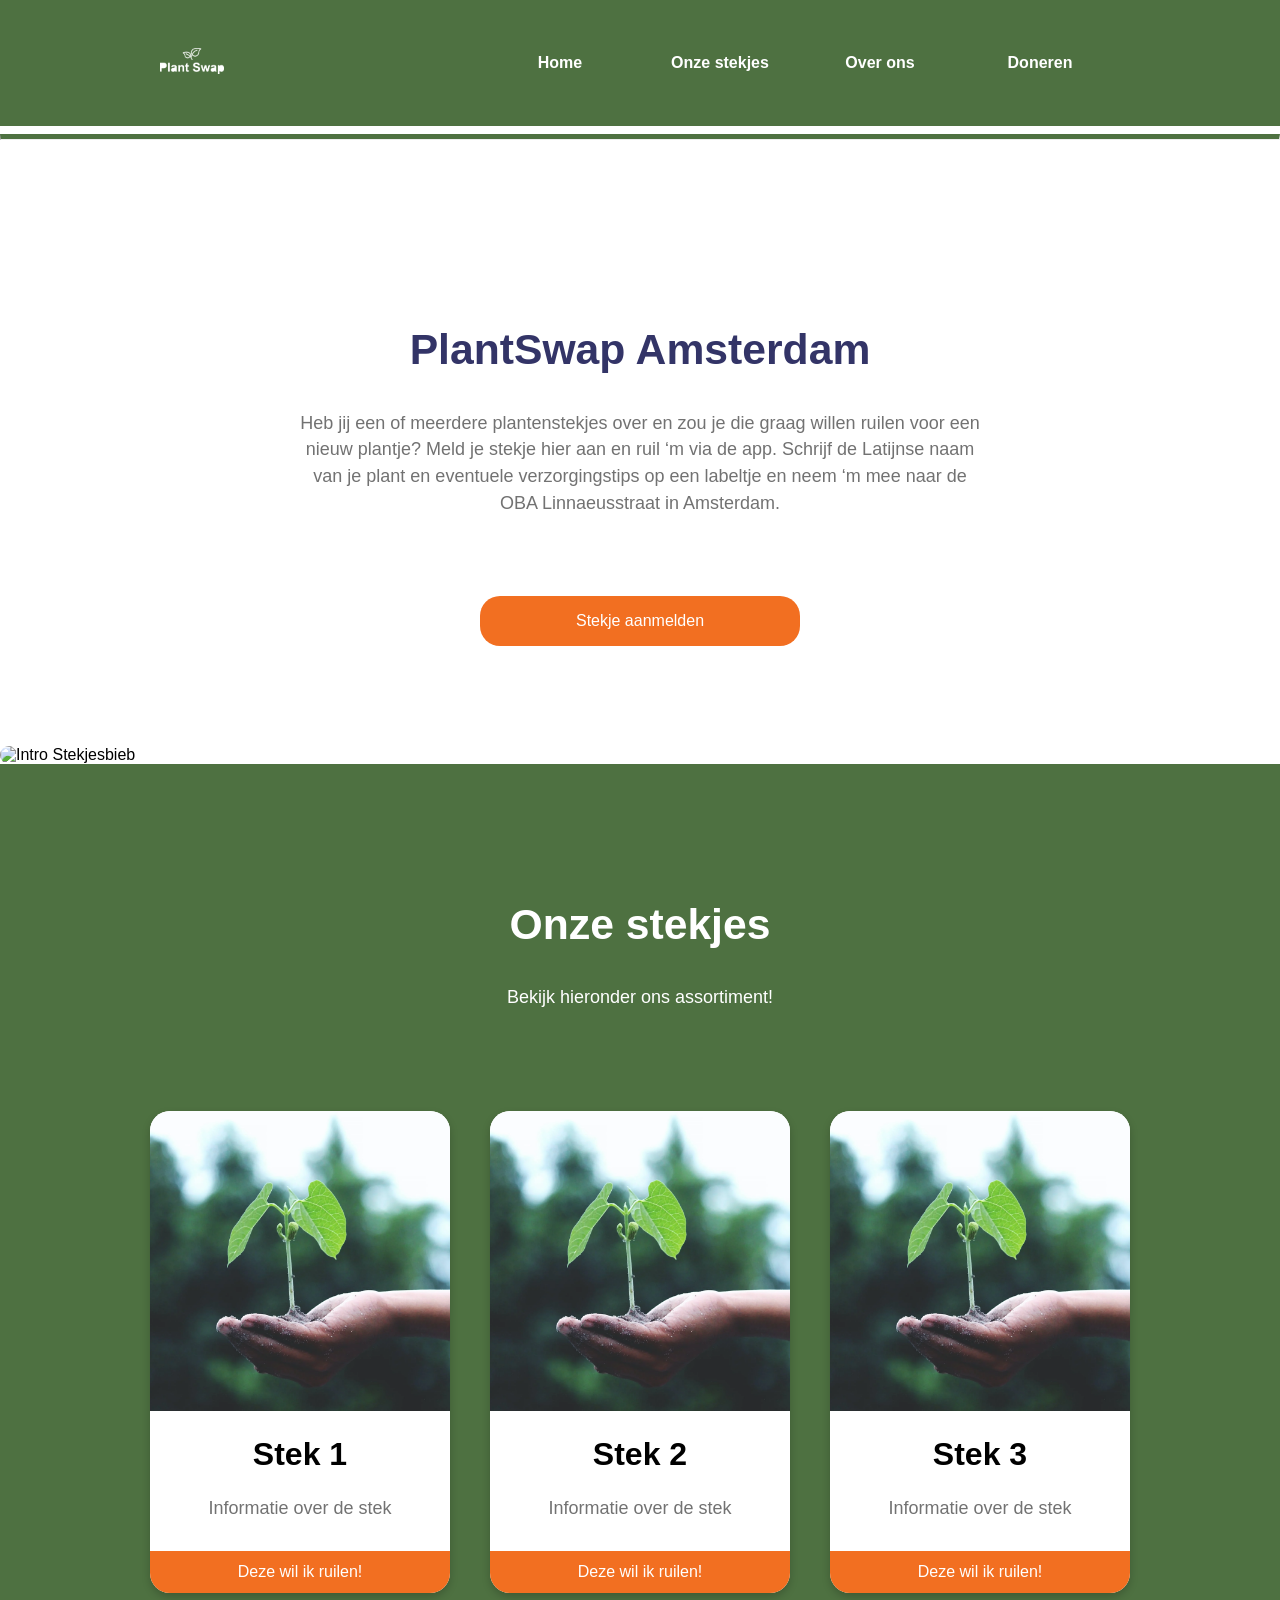
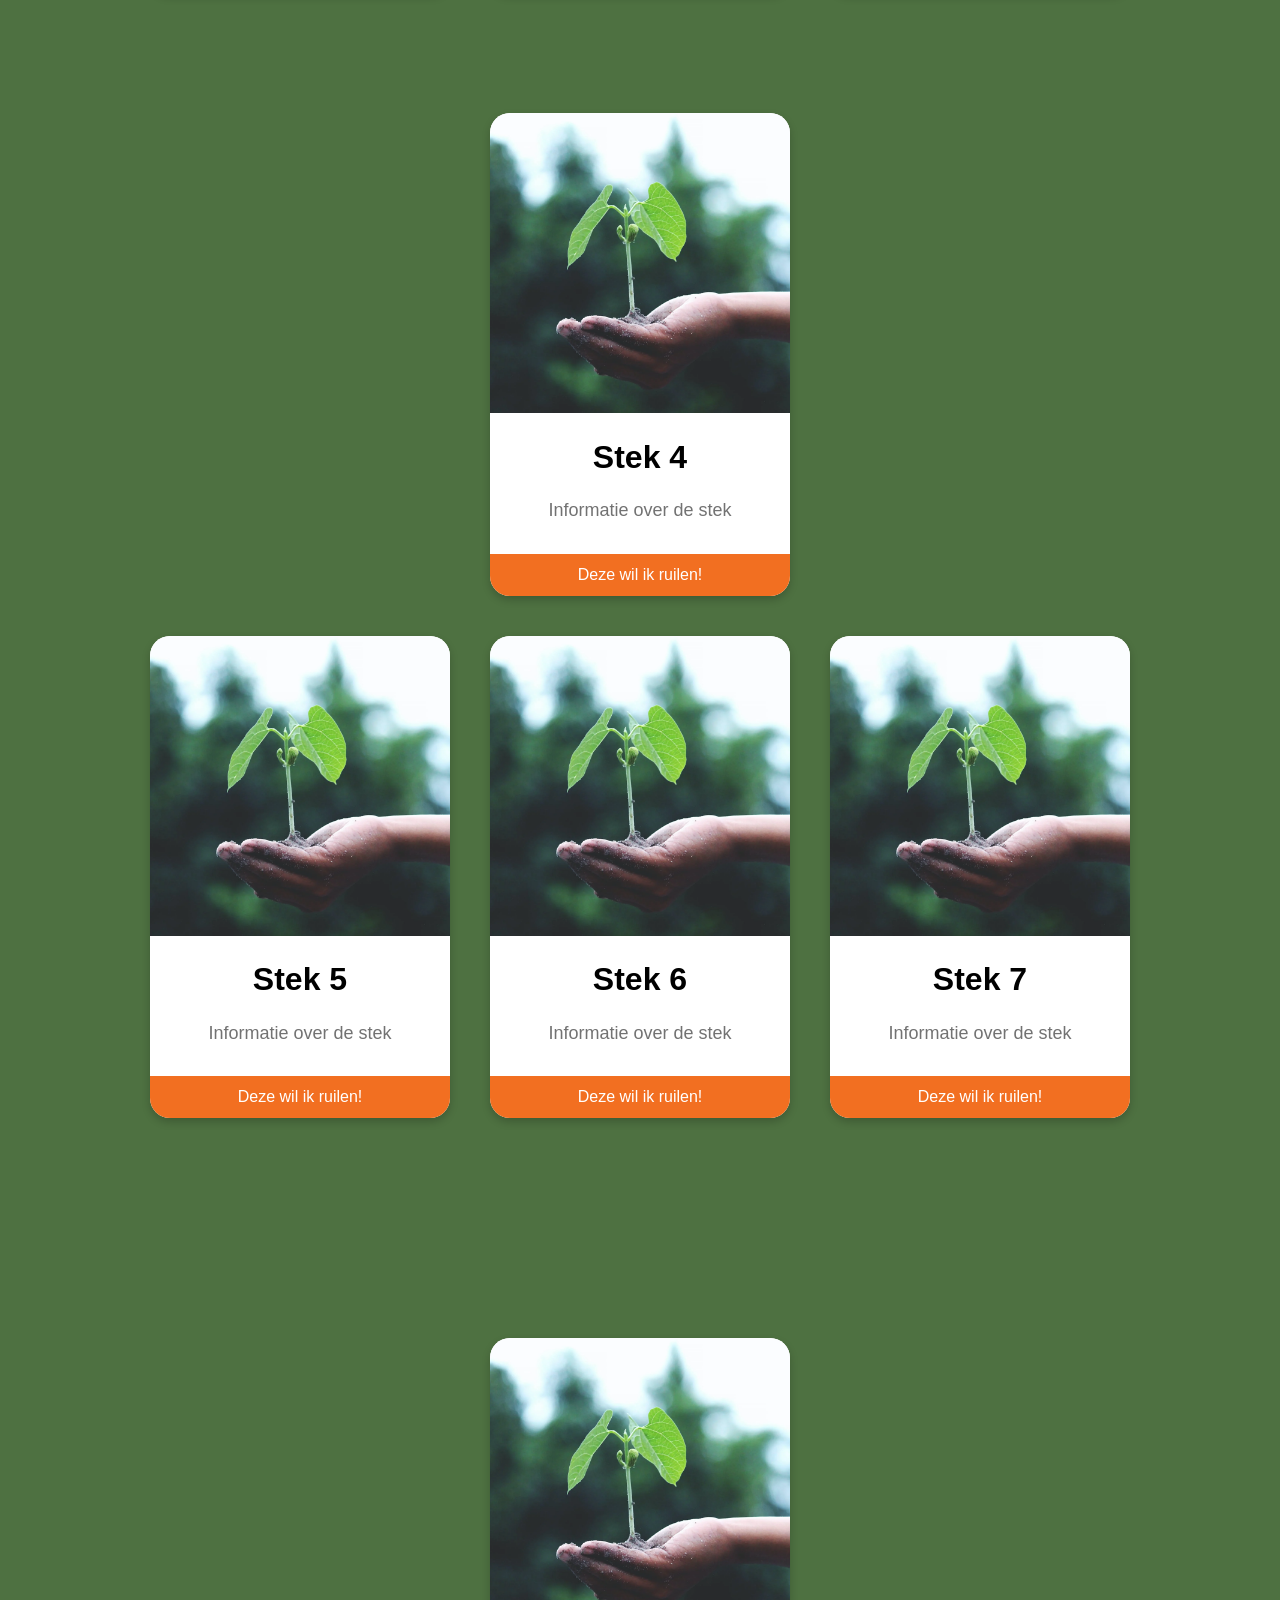
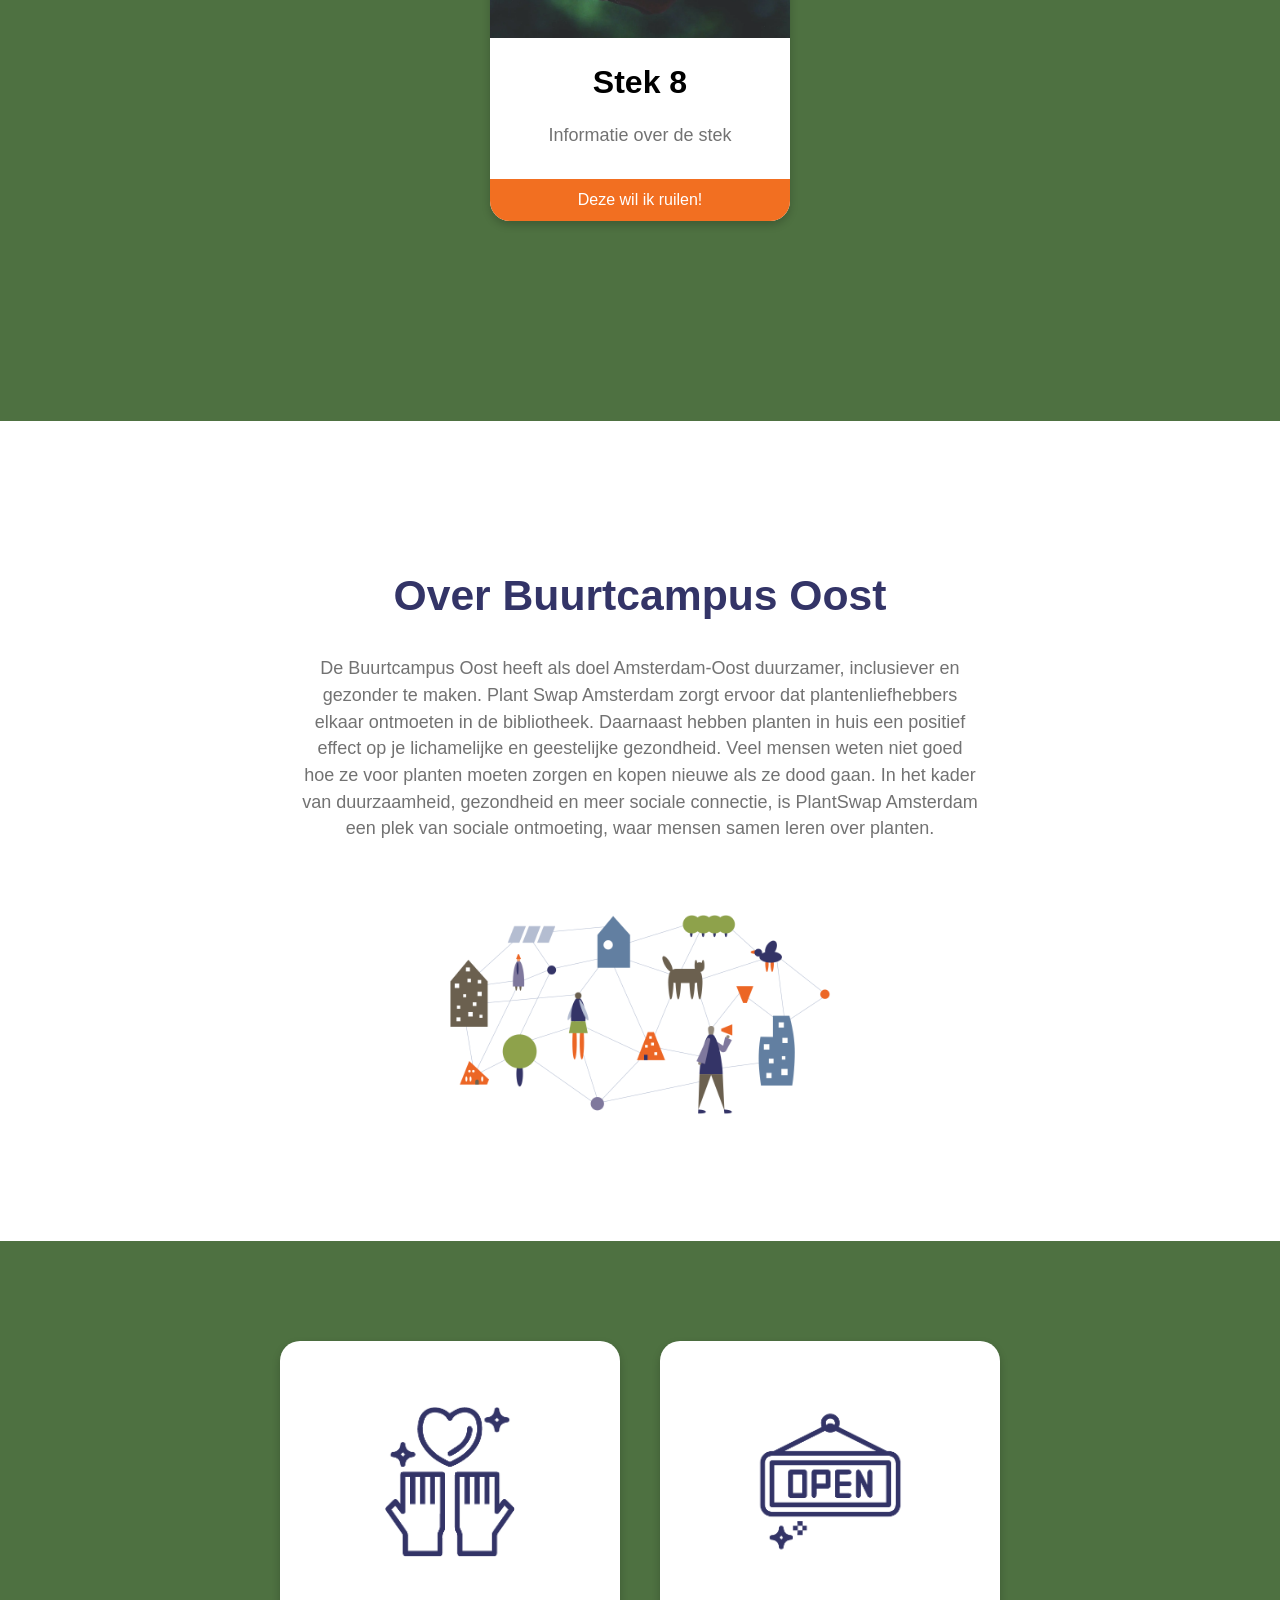
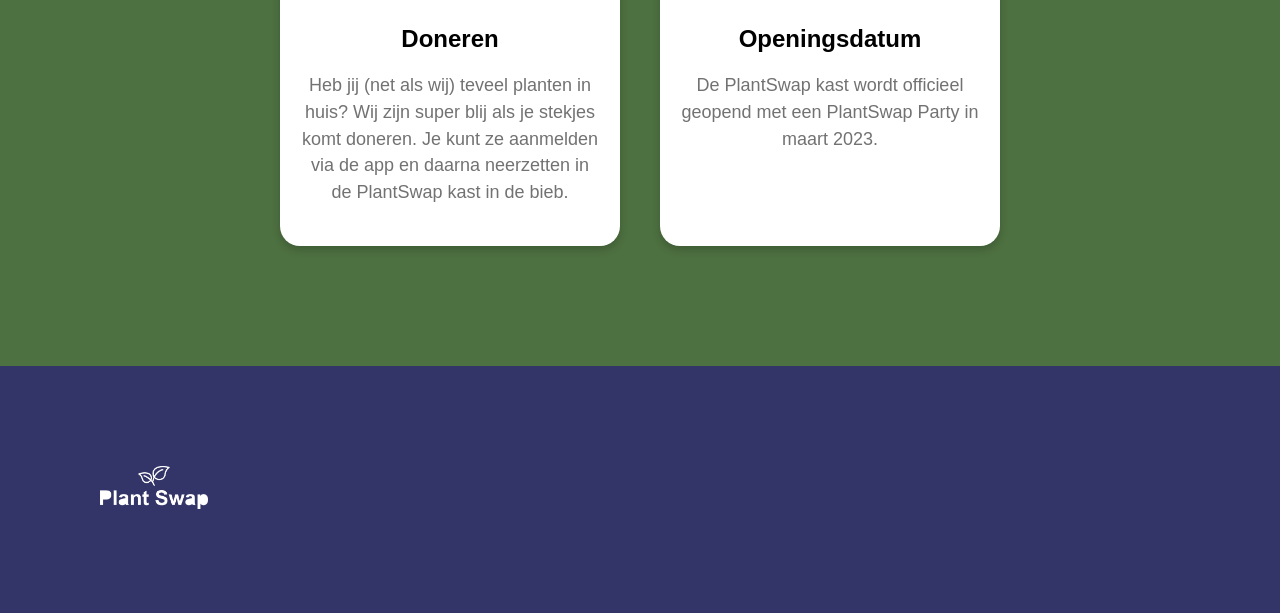
==== commit 2105eb9b: "form compleet" ====
--- a/index.html
+++ b/index.html
@@ -47,6 +47,23 @@
 
                     <label>Upload je stekje</label>
                     <input type="file" name="file" required>
+                    
+                    <label class="custom-file-upload">
+                        <svg xmlns="http://www.w3.org/2000/svg" width="75" height="60" viewBox="0 0 75 60">
+                            <g id="Group_2" data-name="Group 2" transform="translate(-29 -31)">
+                              <rect id="Rectangle_1" data-name="Rectangle 1" width="75" height="60" rx="7" transform="translate(29 31)" fill="#f1f1f1"/>
+                              <g id="h8P3g3.tif" transform="translate(50.763 44.432)">
+                                <g id="Group_1" data-name="Group 1" transform="translate(0)">
+                                  <path id="Path_1" data-name="Path 1" d="M60.522,93.941q1.9-3.5,3.807-6.992a3.963,3.963,0,0,1,2.987-2.212,12.419,12.419,0,0,1,2.108-.055.707.707,0,0,1,.653.768.743.743,0,0,1-.731.7c-.533.017-1.069-.007-1.6.036a2.349,2.349,0,0,0-1.956,1.246c-1.064,1.929-2.1,3.874-3.144,5.814a.744.744,0,0,0-.037.142h.344c1.954,0,3.909.009,5.863-.006a.945.945,0,0,1,.98.634c.361.83.752,1.646,1.132,2.468a2.606,2.606,0,0,0,2.559,1.628q2.448-.006,4.9,0A2.589,2.589,0,0,0,80.92,96.5c.384-.831.776-1.658,1.146-2.5a.933.933,0,0,1,.959-.62c2.035.014,4.07.006,6.1.006h.376c-.05-.123-.082-.213-.122-.3q-1.2-2.636-2.4-5.272a2.632,2.632,0,0,0-2.6-1.661c-.584,0-1.169.007-1.753-.007a.736.736,0,0,1-.71-.689.7.7,0,0,1,.641-.776,17.44,17.44,0,0,1,2.917.111,3.807,3.807,0,0,1,2.855,2.369c.949,2.076,1.881,4.16,2.854,6.226a3.094,3.094,0,0,1,.293,1.39c-.012,2.105,0,4.21-.007,6.316a5.7,5.7,0,0,1-4.708,5.688,7.073,7.073,0,0,1-1.232.094c-6.357.006-12.714-.025-19.07.016a5.789,5.789,0,0,1-5.89-5.015.622.622,0,0,0-.051-.139Z" transform="translate(-60.522 -77.741)" fill="#b1afaf"/>
+                                  <path id="Path_2" data-name="Path 2" d="M101.21,61.393c.231.155.476.292.69.466q1.794,1.458,3.57,2.937a1.309,1.309,0,0,1,.381.552.661.661,0,0,1-.3.758.757.757,0,0,1-.925-.073c-.712-.577-1.417-1.162-2.126-1.744-.2-.163-.4-.325-.663-.538v.426q0,4.487,0,8.975a.856.856,0,0,1-.354.813.733.733,0,0,1-1.127-.514,3.021,3.021,0,0,1-.014-.392q0-4.457,0-8.914v-.382c-.111.075-.184.116-.249.168q-1.247,1-2.492,2.012a1.816,1.816,0,0,1-.3.2.724.724,0,0,1-.9-.187.749.749,0,0,1,0-.946,1.728,1.728,0,0,1,.24-.228q1.913-1.55,3.832-3.093a3.524,3.524,0,0,1,.549-.3Z" transform="translate(-85.613 -61.393)" fill="#b1afaf"/>
+                                </g>
+                              </g>
+                            </g>
+                          </svg>                                                   
+                    <input type="file"/>
+                                
+                          
+                    </label>
 
                         <div>
                             <button id="send-button" type= "submit" value="default">Verzenden</button>
--- a/style.css
+++ b/style.css
@@ -92,7 +92,7 @@
 /* FORM STEKJE AANMELDEN */
 
 #open-button-sign-in{
-  margin-top: 50px;
+  margin-top: 5em;
   background-color: var(--secundary-color-orange);
   color: #ffffff;
   border: none;
@@ -110,6 +110,13 @@
   border: 5px solid #f1f1f1;
   background-color: #ffffff;
   border-radius: 20px;
+  animation: slide-dialog 0.5s ease-out; 
+}
+
+@keyframes slide-dialog {
+  from{
+    transform: translateY(100%);
+  }
 }
 
 .form-sign-up{
@@ -122,7 +129,7 @@
 }
 
 .form-sign-up [type=text]{
-  padding: 15px;
+  padding: 1.5em;
   border-radius: 5px;
   margin: 5px 0 22px 0;
   border: none;
@@ -132,7 +139,7 @@
 .form-sign-up > label{
   font-size: 14px;
   text-align: left;
-  padding-bottom: 0.4em;
+  padding-bottom: 0.5em;
 }
 
 .form-sign-up > h3{
@@ -178,87 +185,25 @@
   background-color: var(--primary-color-green)
 }
 
-
-/* Button used to open the contact form - fixed at the bottom of the page
-.open-button {
-  margin-top: 50px;
-  background-color: var(--secundary-color-orange);
-  color: #ffffff;
-  border: none;
-  border-radius: 20px;
-  padding: 1em;
-  font-size: 16px;
-  width: 20em;
+input[type="file"]{
+  display: none;
+}
+
+.custom-file-upload{
+  display: flex;
+  flex-direction: column;
   cursor: pointer;
-  align-items: center;
-}
-
-/* The popup form - hidden by default */
-/* .form-popup {
-  position: absolute;
-  border: 3px solid #f1f1f1;
-  background-color: #ffffff;
-  border-radius: 15px;
-} */
-
-/* Add styles to the form container */
-/* .form-container {
-  max-width: 400px;
-  padding: 50px;
-} */
-
-/* Full-width input fields */
-/* .form-sign-up input[type=text], .form-sign-up input[type=password]{
-  width: 100%;
-  padding: 15px;
-  border-radius: 10px;
-  margin: 5px 0 22px 0;
-  border: none;
-  background: #f1f1f1;
-} */
-
-/* When the inputs get focus, do something */
-/* .form-container input[type=text]:focus, .form-container input[type=password]:focus {
-  background-color: #ddd;
-  outline: none;
-} */
-
-/* Set a style for the submit/login button */
-/* .form-container .btn {
-  margin-top: 50px;
-  background-color: var(--primary-color-green);
-  color: #ffffff;
-  border: none;
-  border-radius: 20px;
-  padding: 1em;
-  font-size: 16px;
-  width: 20em;
-  cursor: pointer;
-  align-items: center;
-  font-style: normal;
-  font-weight: 400;
-} */
-
-/* Add a red background color to the cancel button */
-/* .form-container .cancel {
-  background-color: var(--secundary-color-orange);
-}
-
-.form-container :hover.cancel {
-  background-color: var(--secundary-color-bleu);
-} */
-
-
-
-
-
-/* FORM POP UP 2 TEST */
-
-
-
-
-
-
+  padding-top: 0.5em;
+}
+
+.custom-file-upload:hover{
+  opacity: 0.7;
+}
+
+dialog::backdrop{
+  background-color: black;
+  opacity: 30%;
+}
 
 /* DONEREN CONTAINER */
 
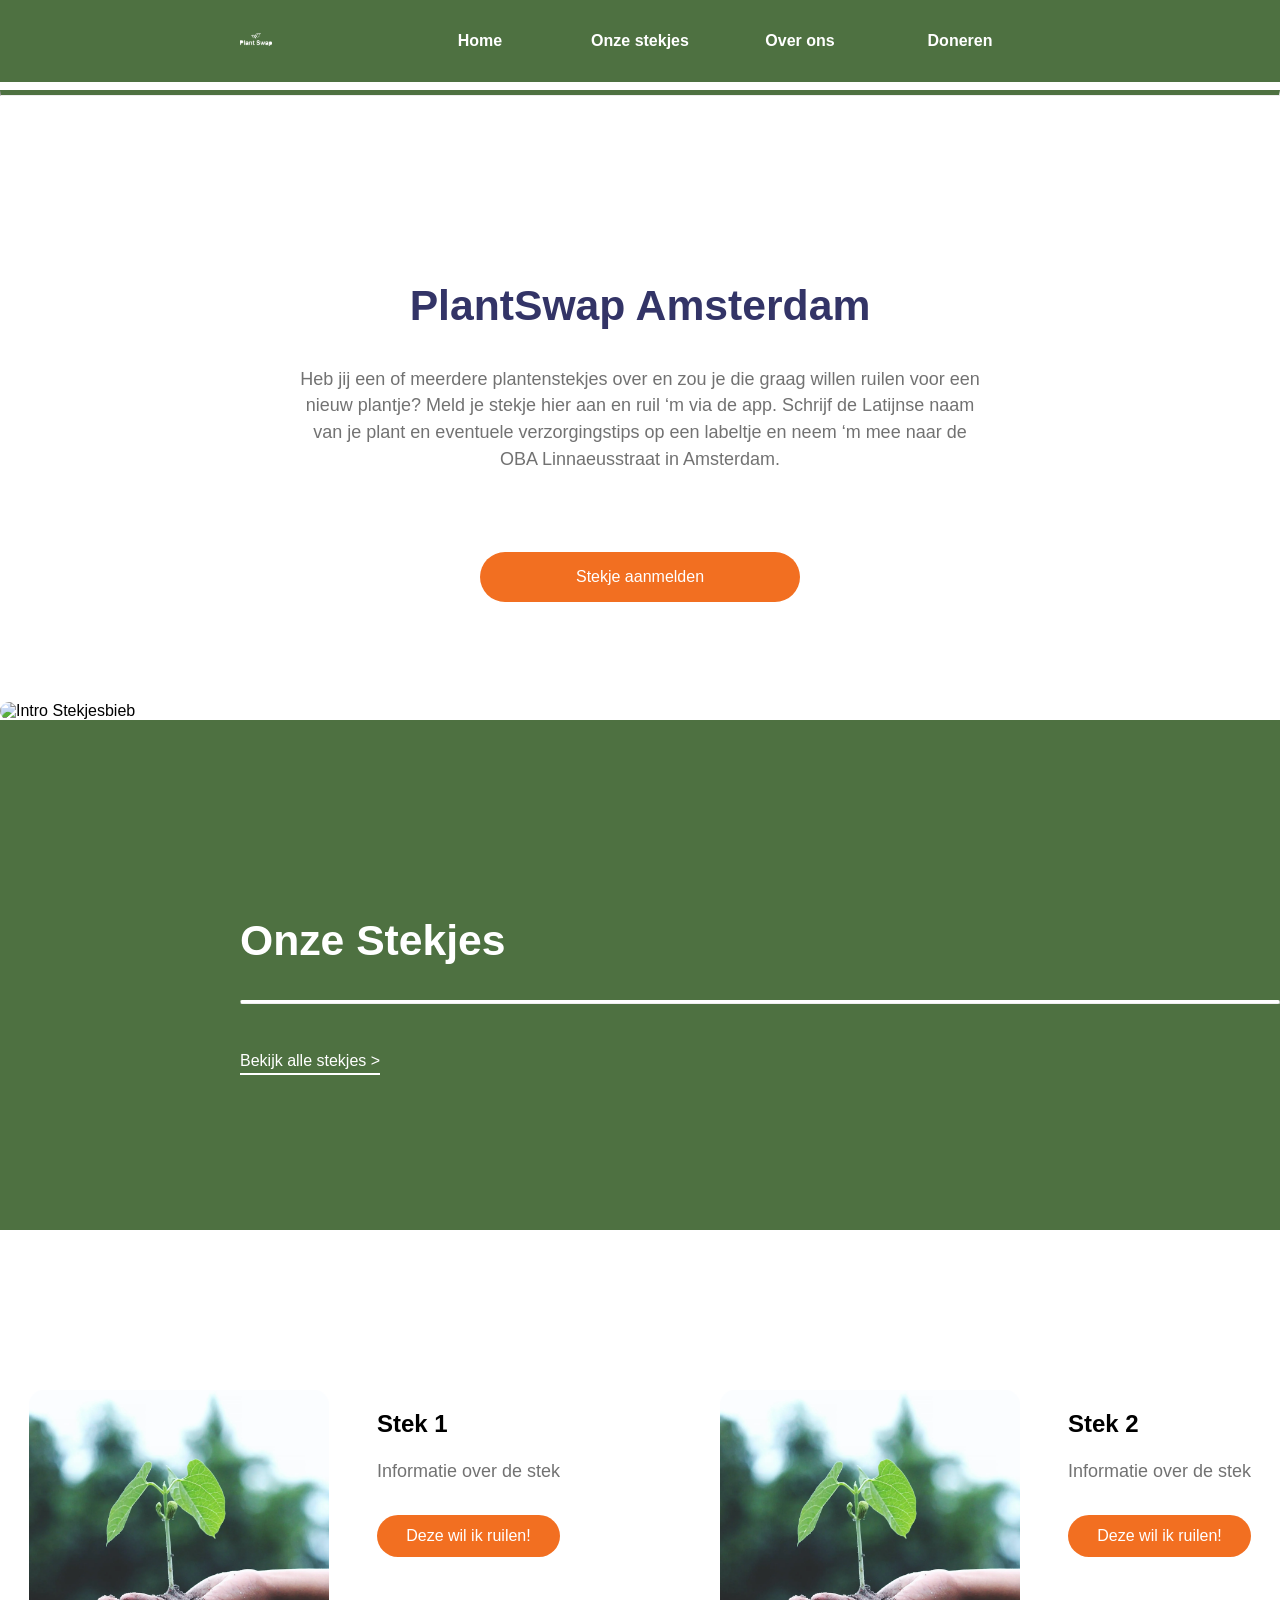
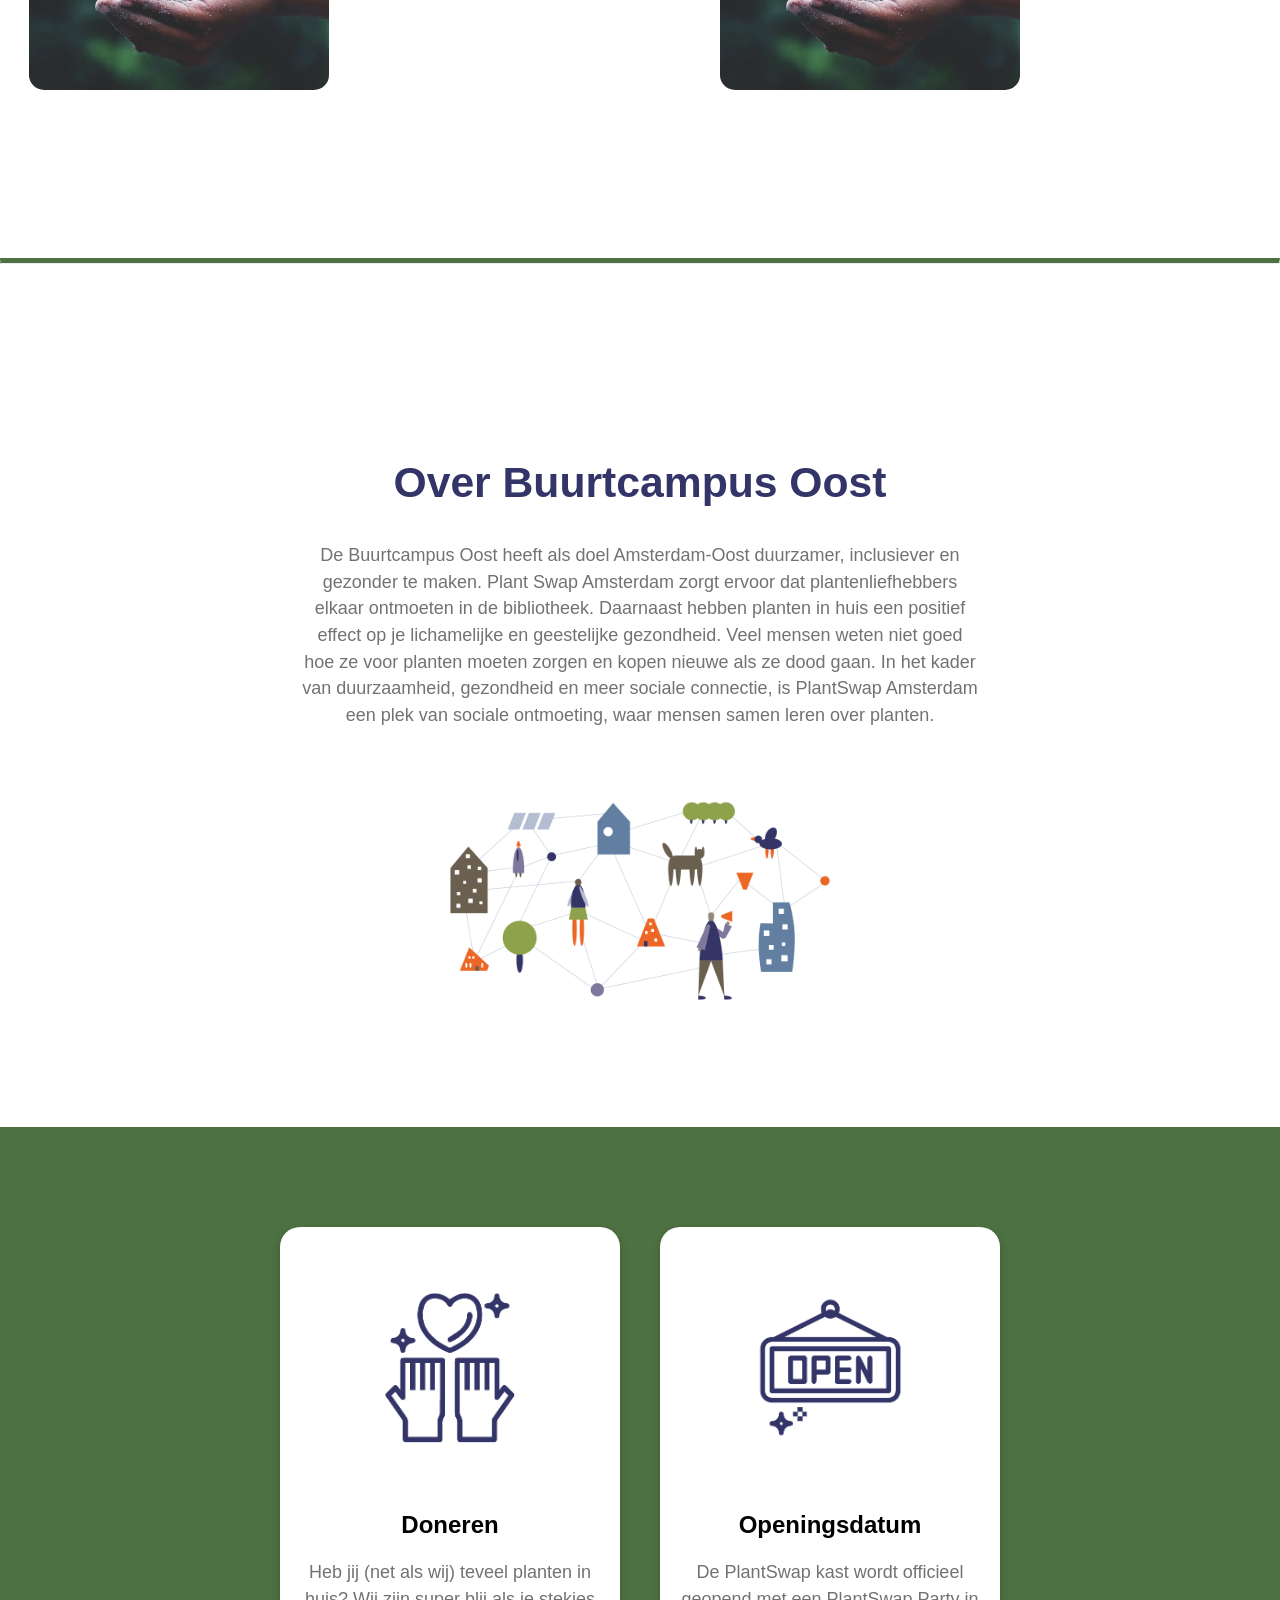
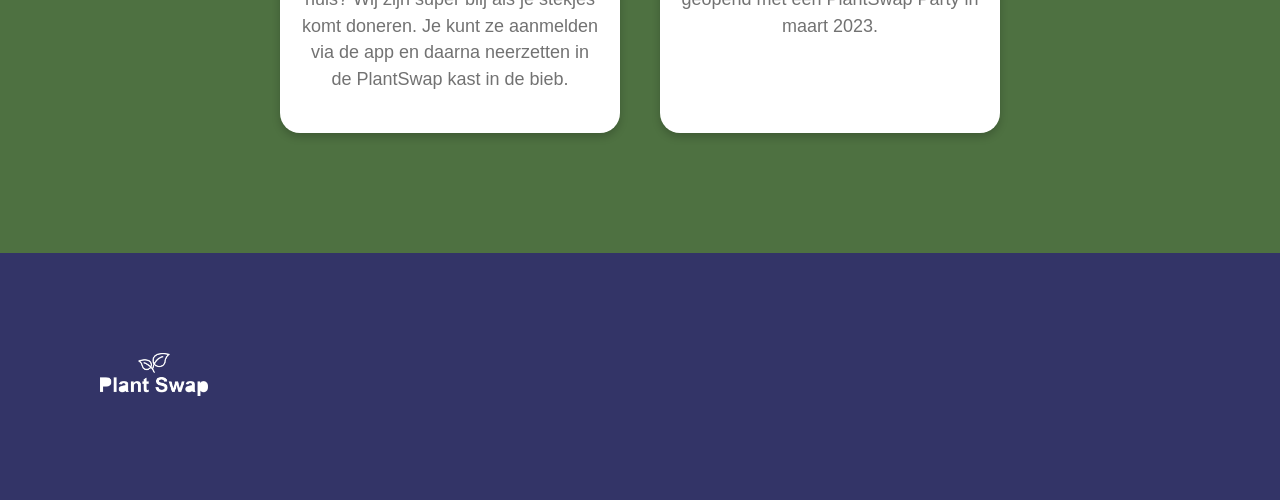
==== commit 84b9aff8: "nieuwe stekjesoverzicht" ====
--- a/index.html
+++ b/index.html
@@ -6,7 +6,7 @@
     <meta name="viewport" content="width=device-width, initial-scale=1.0">
     <title>Document</title>
     <link rel="stylesheet" href="style.css">
-    <script src="java.js" defer></script>
+    <script src="script.js" defer></script>
 </head>
 
 <body>
@@ -46,9 +46,8 @@
                     <input type="text" placeholder="Uw e-mailadres" name="email" required>
 
                     <label>Upload je stekje</label>
-                    <input type="file" name="file" required>
-                    
-                    <label class="custom-file-upload">
+                    <label class="custom-file-upload"> 
+                        <input type="file"/>  
                         <svg xmlns="http://www.w3.org/2000/svg" width="75" height="60" viewBox="0 0 75 60">
                             <g id="Group_2" data-name="Group 2" transform="translate(-29 -31)">
                               <rect id="Rectangle_1" data-name="Rectangle 1" width="75" height="60" rx="7" transform="translate(29 31)" fill="#f1f1f1"/>
@@ -60,11 +59,8 @@
                               </g>
                             </g>
                           </svg>                                                   
-                    <input type="file"/>
-                                
-                          
+                    
                     </label>
-
                         <div>
                             <button id="send-button" type= "submit" value="default">Verzenden</button>
                         </div>
@@ -75,73 +71,85 @@
 
                 <img src="assets/plant-parents-holding-potted-plants-background.png" width="100%" alt="Intro Stekjesbieb">
         </section>
-
+        
         <section id= "onze-stekjes" class="stekjes-container-intro">
-            <h1>Onze stekjes</h1>
-            <p>Bekijk hieronder ons assortiment!</p>
+            <h1>Onze Stekjes</h1>
+            <hr class="separator">
+            <a href="#">Bekijk alle stekjes ></a>
+            
         </section>
 
-        <div class="stekjes-container1">
-
+        <section class="stekjes-container1">
             <div class="stek01">
                 <img src="assets/voorbeeld-stek.png" style="width:100%" alt="Stek 1">
-                <h1>Stek 1</h1>
-                <p>Informatie over de stek</p>
-                <button onclick= "window.location.href='https://rosahoffer.github.io/the-client-case/reserveren'">Deze wil ik ruilen!</button>
-            </div>
-            
-            <div class="stek02">
-                <img src="assets/voorbeeld-stek.png" style="width:100%" alt="Stek 2">
-                <h1>Stek 2</h1>
-                <p>Informatie over de stek</p>
-                <button onclick= "window.location.href='https://rosahoffer.github.io/the-client-case/reserveren'">Deze wil ik ruilen!</button>
+                <div>
+                    <h2>Stek 1</h2>
+                    <p>Informatie over de stek</p>
+                    <button onclick= "window.location.href='https://rosahoffer.github.io/the-client-case/reserveren'">Deze wil ik ruilen!</button>
+                </div>
             </div>
 
+            <div class="stek02">
+                <img src="assets/voorbeeld-stek.png" style="width:100%" alt="Stek 1">
+                <div>
+                    <h2>Stek 2</h2>
+                    <p>Informatie over de stek</p>
+                    <button onclick= "window.location.href='https://rosahoffer.github.io/the-client-case/reserveren'">Deze wil ik ruilen!</button>
+                </div>
+            </div>
+        </section>   
+
+         <hr class="rounded-2">   
+
+    
+        
+        <!-- <div class="stekjes-container2"></div>
+            
             <div class="stek03">
                 <img src="assets/voorbeeld-stek.png" style="width:100%" alt="Stek 3">
-                <h1>Stek 3</h1>
+                <h2>Stek 3</h2>
                 <p>Informatie over de stek</p>
                 <button onclick= "window.location.href='https://rosahoffer.github.io/the-client-case/reserveren'">Deze wil ik ruilen!</button>
             </div>
 
             <div class="stek04">
                 <img src="assets/voorbeeld-stek.png" style="width:100%" alt="Stek 4">
-                <h1>Stek 4</h1>
+                <h2>Stek 4</h2>
                 <p>Informatie over de stek</p>
                 <button onclick= "window.location.href='https://rosahoffer.github.io/the-client-case/reserveren'">Deze wil ik ruilen!</button>
             </div>
-        </div>
+        </div> -->
 
-        <div class="stekjes-container2">
+        <!-- <div class="stekjes-container2">
             
             <div class="stek05">
                 <img src="assets/voorbeeld-stek.png" style="width:100%" alt="Stek 5">
-                <h1>Stek 5</h1>
+                <h2>Stek 5</h2>
                 <p>Informatie over de stek</p>
                 <button onclick= "window.location.href='https://rosahoffer.github.io/the-client-case/reserveren'">Deze wil ik ruilen!</button>
               </div>
 
               <div class="stek06">
                 <img src="assets/voorbeeld-stek.png" style="width:100%" alt="Stek 6">
-                <h1>Stek 6</h1>
+                <h2>Stek 6</h2>
                 <p>Informatie over de stek</p>
                 <button onclick= "window.location.href='https://rosahoffer.github.io/the-client-case/reserveren'">Deze wil ik ruilen!</button>
               </div>
 
               <div class="stek07">
                 <img src="assets/voorbeeld-stek.png" style="width:100%" alt="Stek 7">
-                <h1>Stek 7</h1>
+                <h2>Stek 7</h2>
                 <p>Informatie over de stek</p>
                 <button onclick= "window.location.href='https://rosahoffer.github.io/the-client-case/reserveren'">Deze wil ik ruilen!</button>
               </div>
 
               <div class="stek08">
                 <img src="assets/voorbeeld-stek.png" style="width:100%" alt="Stek 8">
-                <h1>Stek 8</h1>
+                <h2>Stek 8</h2>
                 <p>Informatie over de stek</p>
                 <button onclick= "window.location.href='https://rosahoffer.github.io/the-client-case/reserveren'">Deze wil ik ruilen!</button>
               </div>
-        </div>  
+        </div>   -->
 
         <section id="over-ons" class="buurtcampus-info-container">
             <div class="buurtcampus-info-container-tekst">
--- a/style.css
+++ b/style.css
@@ -1,8 +1,3 @@
-/* *{
-  max-width: 100%;
-  margin: 0;
-} */
-
 :root {
 --primary-color-green: #4E7141;
 --secundary-color-orange: #F26F21;
@@ -22,10 +17,14 @@
   align-items: center;
   justify-content: space-between;
   background-color: var(--primary-color-green);
-  padding: 3em 10em 3em 10em;
+  padding: 2em 15em 2em 15em;
 }
 
 .rounded{
+  border-top: 5px solid var(--primary-color-green);
+}
+
+.rounded-2{
   border-top: 5px solid var(--primary-color-green);
 }
 
@@ -37,7 +36,7 @@
 }
 
 
-/* Hoe werkt het?  */
+/* INTRO  */
 
 .het-ruilproces-info{
     margin-top: 150px;
@@ -96,13 +95,18 @@
   background-color: var(--secundary-color-orange);
   color: #ffffff;
   border: none;
-  border-radius: 20px;
+  border-radius: 25px;
   padding: 1em;
   font-size: 16px;
   width: 20em;
   cursor: pointer;
   align-items: center;
 }
+
+#open-button-sign-in:hover{
+  opacity: 0.7;
+}
+
 
 #form-pop-up {
   min-width: 500px;
@@ -182,7 +186,7 @@
 }
 
 #send-button:hover{
-  background-color: var(--primary-color-green)
+  opacity: 0.7;
 }
 
 input[type="file"]{
@@ -231,68 +235,77 @@
 /* STEKJES OPMAAK */
 
 .stekjes-container-intro{
-    padding-top: 100px;
-    text-align: center;
-    background-color: var(--primary-color-green);
-    color: white;
+  padding: 10em 0em 10em 15em; 
+  text-align: left;
+  background-color: var(--primary-color-green);
+  color: white;
 }
 
 .stekjes-container-intro > h1{
-    color: white;
-    font-weight: 600;
-    font-size: 32pt;
-}
-
-.stekjes-container-intro > p{
-    color: white;
-}
-
-.stekjes-container1{
-        display: flex;
-        flex-direction: row;
-        flex-wrap: wrap;
-        justify-content: center;
-        background-color: var(--primary-color-green);
-        width: 100%;
+  color: white;
+  font-weight: 600;
+  font-size: 32pt;
+}
+
+.separator{
+  border-top: 3px solid white;
+  border-radius: 25px;
+  margin-bottom: 3em;
+}
+
+.stekjes-container-intro > a{
+  text-decoration: none;
+  border-style: solid;
+  color: white;
+  border-width: 0 0 2px 0;
+  padding-bottom: 4px;
+}
+
+.stekjes-container-intro > a:hover{
+  opacity: 0.5;
+}
+
+.stekjes-container1{ 
+  display: flex;
+  flex-direction: row;
+  flex-wrap: wrap;
+  justify-content: center;
+  gap: 10em;
+  width: 100%;
+  padding-top: 10em;
+  padding-bottom: 10em;
+  background-color: white;
 }
 
 .stekjes-container1 > div{
-        box-shadow: 0 4px 8px 0 rgba(0, 0, 0, 0.2);
-        max-width: 300px;
-        margin: 20px;
-        text-align: center;
-        background-color: white;
-        border-radius: 20px;
-        margin-top: 100px;
-      }
+  display: flex;
+  text-align: left;
+  border-radius: 20px;
+
+}
     
 .stekjes-container1 > div > img {
-        border-top-left-radius: 20px;
-        border-top-right-radius: 20px;
-      }
+  border-radius: 15px;
+  max-width: 300px;
+  margin-right: 3em;
+}
       
 .stekjes-container1 > div button {
-        border: none;
-        margin-top: 30px;
-        outline: 0;
-        padding: 12px;
-        color: white;
-        background-color: var(--secundary-color-orange);
-        text-align: center;
-        cursor: pointer;
-        width: 100%;
-        font-size: 16px;
-        margin-bottom: 0px;
-        border-bottom-left-radius: 20px;
-        border-bottom-right-radius: 20px;
-      }
-
-.stekjes-container1 >  a{
-        text-decoration: none;
-        color: white;
-}
+  border: none;
+  margin-top: 30px;
+  outline: 0;
+  padding: 12px;
+  color: white;
+  background-color: var(--secundary-color-orange);
+  text-align: center;
+  cursor: pointer;
+  width: 100%;
+  font-size: 16px;
+  border-radius: 25px;
+}
+
       
-.stekjes-container1 > div button:hover {
+/* stekjes-container1 > div button:hover {
         opacity: 0.7;
       }
 
@@ -338,7 +351,7 @@
       
 .stekjes-container2 > div button:hover {
         opacity: 0.7;
-      }
+      } */
 
 
 /* OVER BUURTCAMPUS */
@@ -346,9 +359,10 @@
 .buurtcampus-info-container {
   display: block;
   justify-content: center;
-  margin: 150px 300px 150px 300px;
+  padding: 150px 300px 150px 300px;
   text-align: center;
   align-items: center;
+  background-color: white;
 }
 
 .buurtcampus-info-container-tekst{
@@ -373,8 +387,8 @@
     padding: 100px;
 }
 
-/* RESPOSIVE MENU */
-  
+/* NAV BAR    */
+
   nav {
     display: flex;
     flex-direction: row;
@@ -396,6 +410,8 @@
   nav > a:hover{
     color: var(--secundary-color-orange);
   }
+
+  /* RESPOSIVE MENU */
   
   .menu-button-container {
     display: none;
@@ -518,6 +534,10 @@
       padding-bottom: 50px;
     }
 
+    /* .stekjes-container-intro{
+      padding-left: 10em;
+    } 
+
     .stekjes-container1{
       padding-top: 100px;
     }
@@ -532,7 +552,7 @@
 
   .stekjes-container2{
     padding-bottom: 100px;
-  }
+  } */
 
   .buurtcampus-info-container{
     margin: 0;
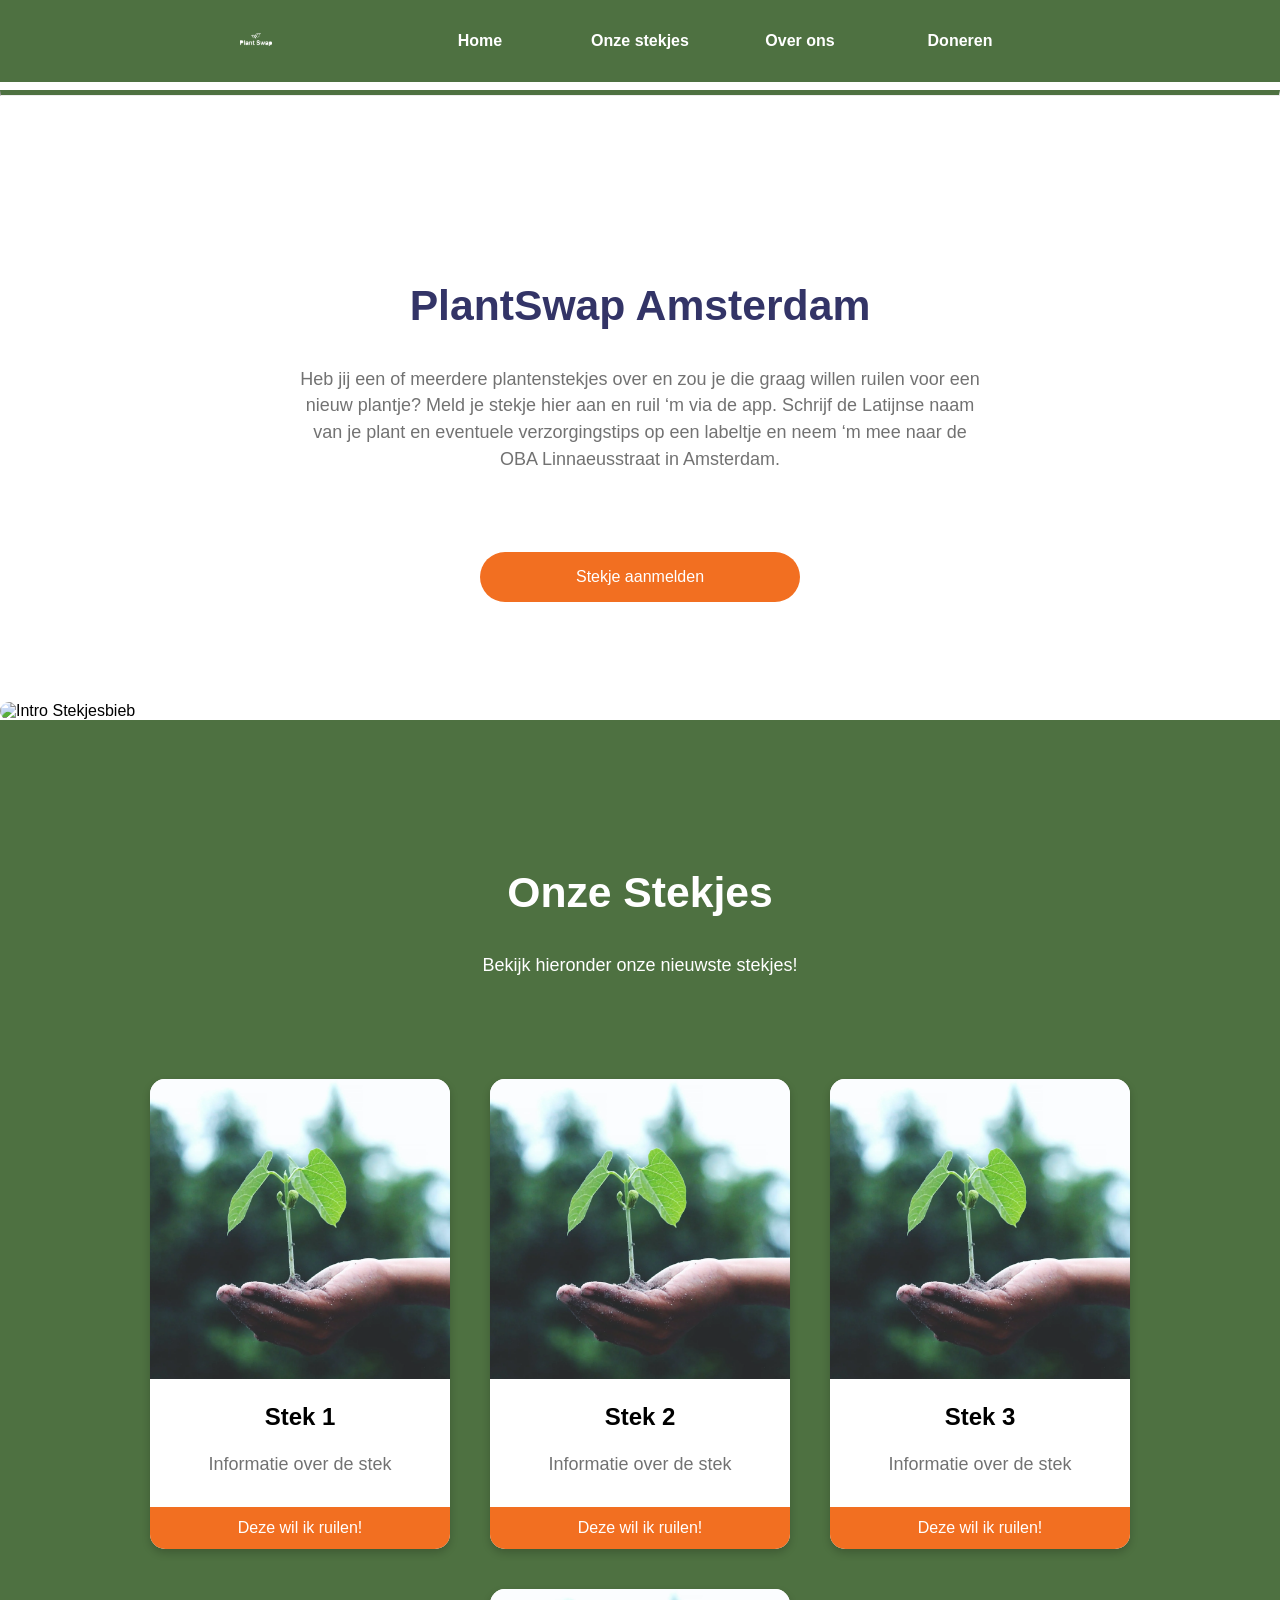
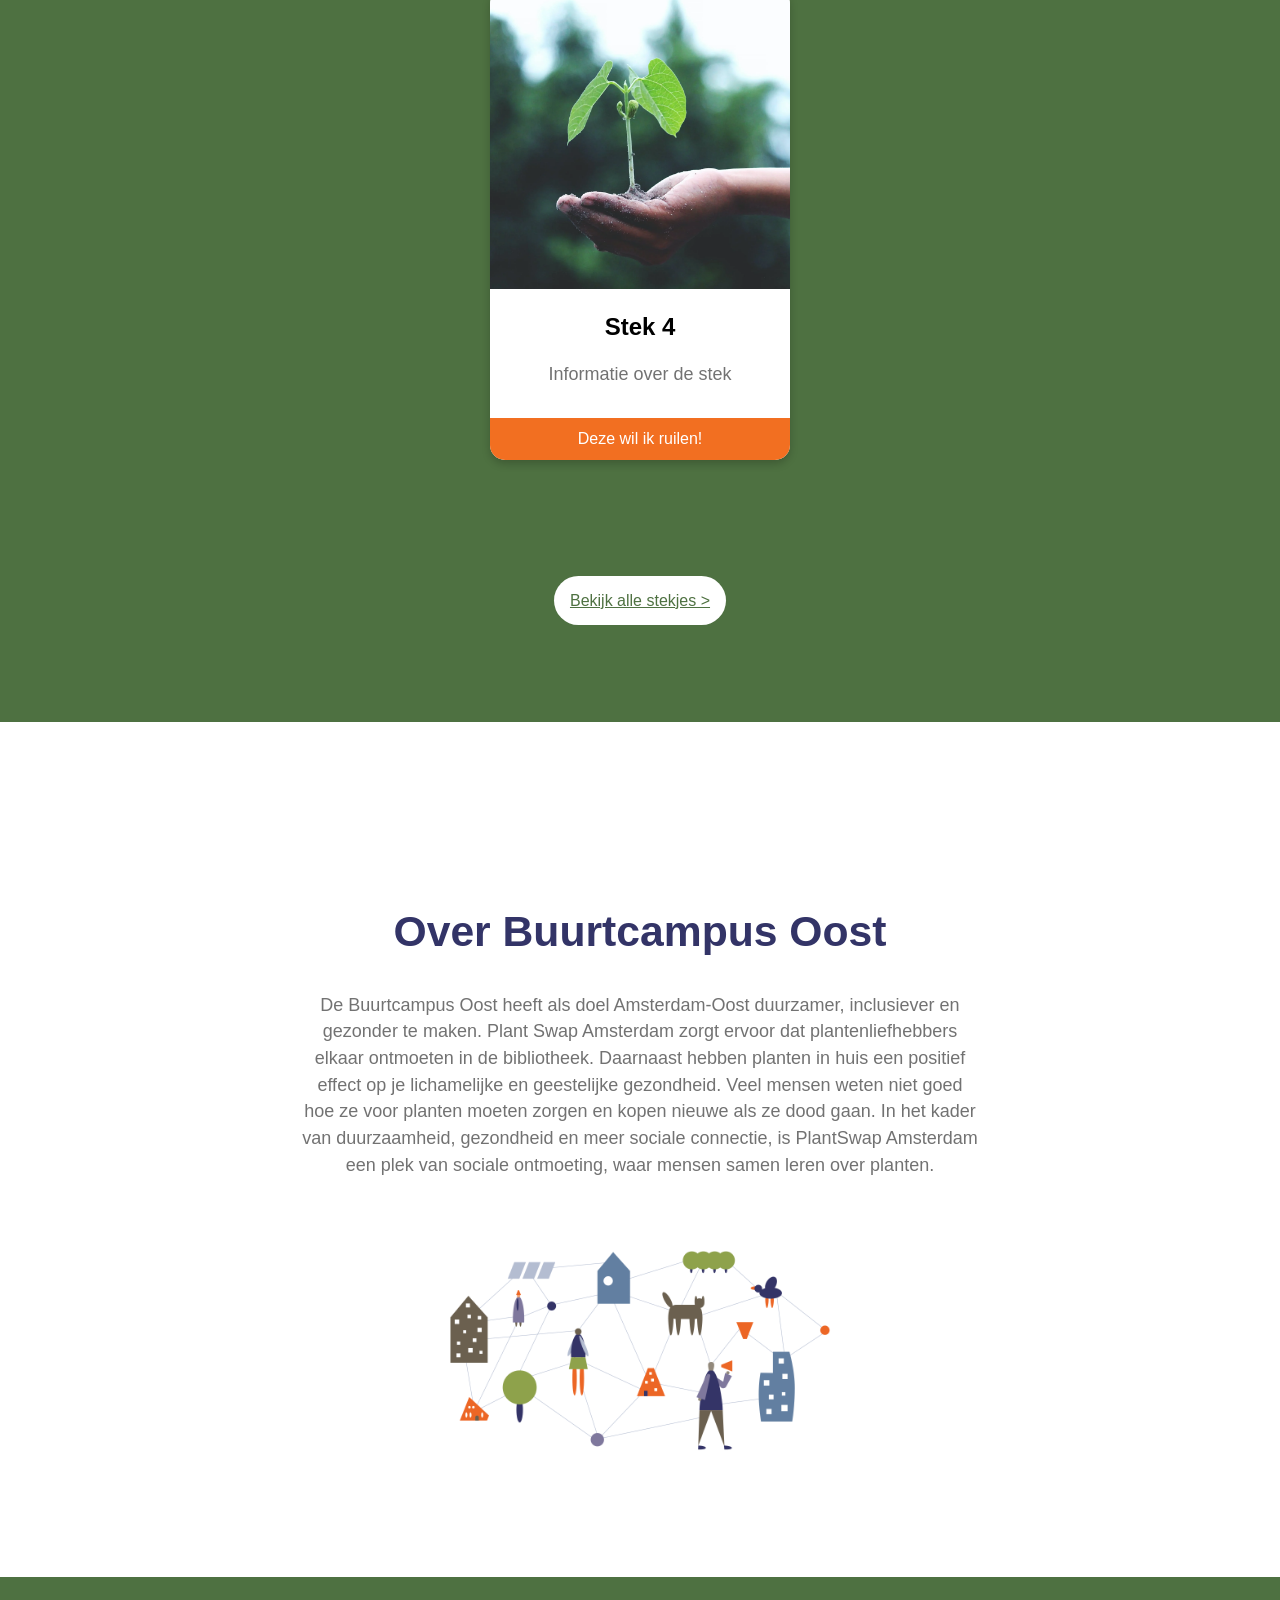
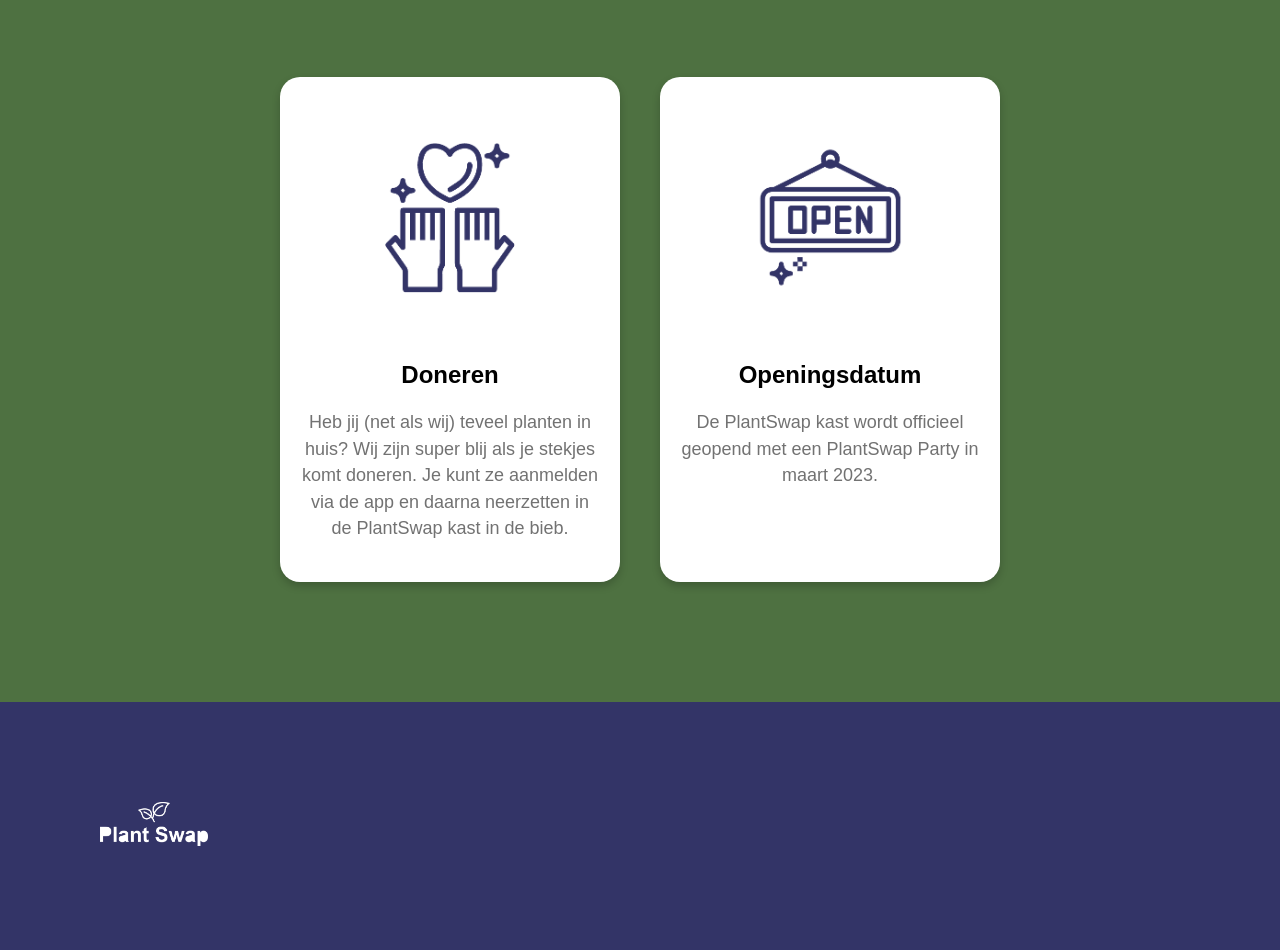
==== commit 76b9ba91: "foutjes aangepast" ====
--- a/index.html
+++ b/index.html
@@ -73,84 +73,43 @@
         </section>
         
         <section id= "onze-stekjes" class="stekjes-container-intro">
-            <h1>Onze Stekjes</h1>
-            <hr class="separator">
-            <a href="#">Bekijk alle stekjes ></a>
-            
+                <h1>Onze Stekjes</h1>
+                <p>Bekijk hieronder onze nieuwste stekjes!</p>
         </section>
 
-        <section class="stekjes-container1">
+        <div class="stekjes-container2">
+            
             <div class="stek01">
-                <img src="assets/voorbeeld-stek.png" style="width:100%" alt="Stek 1">
-                <div>
-                    <h2>Stek 1</h2>
-                    <p>Informatie over de stek</p>
-                    <button onclick= "window.location.href='https://rosahoffer.github.io/the-client-case/reserveren'">Deze wil ik ruilen!</button>
-                </div>
-            </div>
-
-            <div class="stek02">
-                <img src="assets/voorbeeld-stek.png" style="width:100%" alt="Stek 1">
-                <div>
-                    <h2>Stek 2</h2>
-                    <p>Informatie over de stek</p>
-                    <button onclick= "window.location.href='https://rosahoffer.github.io/the-client-case/reserveren'">Deze wil ik ruilen!</button>
-                </div>
-            </div>
-        </section>   
-
-         <hr class="rounded-2">   
-
-    
-        
-        <!-- <div class="stekjes-container2"></div>
-            
-            <div class="stek03">
-                <img src="assets/voorbeeld-stek.png" style="width:100%" alt="Stek 3">
-                <h2>Stek 3</h2>
-                <p>Informatie over de stek</p>
-                <button onclick= "window.location.href='https://rosahoffer.github.io/the-client-case/reserveren'">Deze wil ik ruilen!</button>
-            </div>
-
-            <div class="stek04">
-                <img src="assets/voorbeeld-stek.png" style="width:100%" alt="Stek 4">
-                <h2>Stek 4</h2>
-                <p>Informatie over de stek</p>
-                <button onclick= "window.location.href='https://rosahoffer.github.io/the-client-case/reserveren'">Deze wil ik ruilen!</button>
-            </div>
-        </div> -->
-
-        <!-- <div class="stekjes-container2">
-            
-            <div class="stek05">
                 <img src="assets/voorbeeld-stek.png" style="width:100%" alt="Stek 5">
-                <h2>Stek 5</h2>
+                <h2>Stek 1</h2>
                 <p>Informatie over de stek</p>
                 <button onclick= "window.location.href='https://rosahoffer.github.io/the-client-case/reserveren'">Deze wil ik ruilen!</button>
               </div>
 
-              <div class="stek06">
+              <div class="stek02">
                 <img src="assets/voorbeeld-stek.png" style="width:100%" alt="Stek 6">
-                <h2>Stek 6</h2>
+                <h2>Stek 2</h2>
                 <p>Informatie over de stek</p>
                 <button onclick= "window.location.href='https://rosahoffer.github.io/the-client-case/reserveren'">Deze wil ik ruilen!</button>
               </div>
 
-              <div class="stek07">
+              <div class="stek03">
                 <img src="assets/voorbeeld-stek.png" style="width:100%" alt="Stek 7">
-                <h2>Stek 7</h2>
+                <h2>Stek 3</h2>
                 <p>Informatie over de stek</p>
                 <button onclick= "window.location.href='https://rosahoffer.github.io/the-client-case/reserveren'">Deze wil ik ruilen!</button>
               </div>
 
-              <div class="stek08">
+              <div class="stek04">
                 <img src="assets/voorbeeld-stek.png" style="width:100%" alt="Stek 8">
-                <h2>Stek 8</h2>
+                <h2>Stek 4</h2>
                 <p>Informatie over de stek</p>
                 <button onclick= "window.location.href='https://rosahoffer.github.io/the-client-case/reserveren'">Deze wil ik ruilen!</button>
               </div>
-        </div>   -->
-
+        </div>
+        <section class="link-more-products">
+            <a href="#">Bekijk alle stekjes ></a> 
+        </section>
         <section id="over-ons" class="buurtcampus-info-container">
             <div class="buurtcampus-info-container-tekst">
                 <h1>Over Buurtcampus Oost</h1>
--- a/style.css
+++ b/style.css
@@ -235,8 +235,8 @@
 /* STEKJES OPMAAK */
 
 .stekjes-container-intro{
-  padding: 10em 0em 10em 15em; 
-  text-align: left;
+  padding: 7em 0em 5em 0em; 
+  text-align: center;
   background-color: var(--primary-color-green);
   color: white;
 }
@@ -247,67 +247,29 @@
   font-size: 32pt;
 }
 
-.separator{
-  border-top: 3px solid white;
+.stekjes-container-intro > p{
+  color: white;
+}
+
+.link-more-products{
+ background-color: var(--primary-color-green);
+ padding: 7em 0em 7em 0em;
+ text-align: center;
+}
+
+.link-more-products > a{
+  background-color: white;
+  color: var(--primary-color-green);
+  border: none;
   border-radius: 25px;
-  margin-bottom: 3em;
-}
-
-.stekjes-container-intro > a{
-  text-decoration: none;
-  border-style: solid;
-  color: white;
-  border-width: 0 0 2px 0;
-  padding-bottom: 4px;
-}
-
-.stekjes-container-intro > a:hover{
+  padding: 1em;
+  width: 20em;
+  cursor: pointer;
+ }
+
+.link-more-products > a:hover{
   opacity: 0.5;
 }
-
-.stekjes-container1{ 
-  display: flex;
-  flex-direction: row;
-  flex-wrap: wrap;
-  justify-content: center;
-  gap: 10em;
-  width: 100%;
-  padding-top: 10em;
-  padding-bottom: 10em;
-  background-color: white;
-}
-
-.stekjes-container1 > div{
-  display: flex;
-  text-align: left;
-  border-radius: 20px;
-
-}
-    
-.stekjes-container1 > div > img {
-  border-radius: 15px;
-  max-width: 300px;
-  margin-right: 3em;
-}
-      
-.stekjes-container1 > div button {
-  border: none;
-  margin-top: 30px;
-  outline: 0;
-  padding: 12px;
-  color: white;
-  background-color: var(--secundary-color-orange);
-  text-align: center;
-  cursor: pointer;
-  width: 100%;
-  font-size: 16px;
-  border-radius: 25px;
-}
-
-      
-/* stekjes-container1 > div button:hover {
-        opacity: 0.7;
-      }
 
 .stekjes-container2{
         display: flex;
@@ -324,13 +286,12 @@
         margin: 20px;
         text-align: center;
         background-color: white;
-        border-radius: 20px;
-        margin-bottom: 200px;
+        border-radius: 15px;
       }
     
 .stekjes-container2 > div > img {
-        border-top-left-radius: 20px;
-        border-top-right-radius: 20px;
+        border-top-left-radius: 15px;
+        border-top-right-radius: 15px;
       }
       
 .stekjes-container2 > div button {
@@ -345,13 +306,13 @@
         width: 100%;
         font-size: 16px;
         margin-bottom: 0px;
-        border-bottom-left-radius: 20px;
-        border-bottom-right-radius: 20px;
+        border-bottom-left-radius: 15px;
+        border-bottom-right-radius: 15px;
       }
       
 .stekjes-container2 > div button:hover {
         opacity: 0.7;
-      } */
+      }
 
 
 /* OVER BUURTCAMPUS */
@@ -409,6 +370,10 @@
 
   nav > a:hover{
     color: var(--secundary-color-orange);
+  }
+
+  nav > a:active{
+    color: #88a57b;
   }
 
   /* RESPOSIVE MENU */
@@ -533,26 +498,6 @@
       margin: 0;
       padding-bottom: 50px;
     }
-
-    /* .stekjes-container-intro{
-      padding-left: 10em;
-    } 
-
-    .stekjes-container1{
-      padding-top: 100px;
-    }
-
-    .stekjes-container1 > div{
-      margin-top: 20px;
-    }
-
-    .stekjes-container2 > div{
-    margin-bottom: 20px;
-  }
-
-  .stekjes-container2{
-    padding-bottom: 100px;
-  } */
 
   .buurtcampus-info-container{
     margin: 0;
